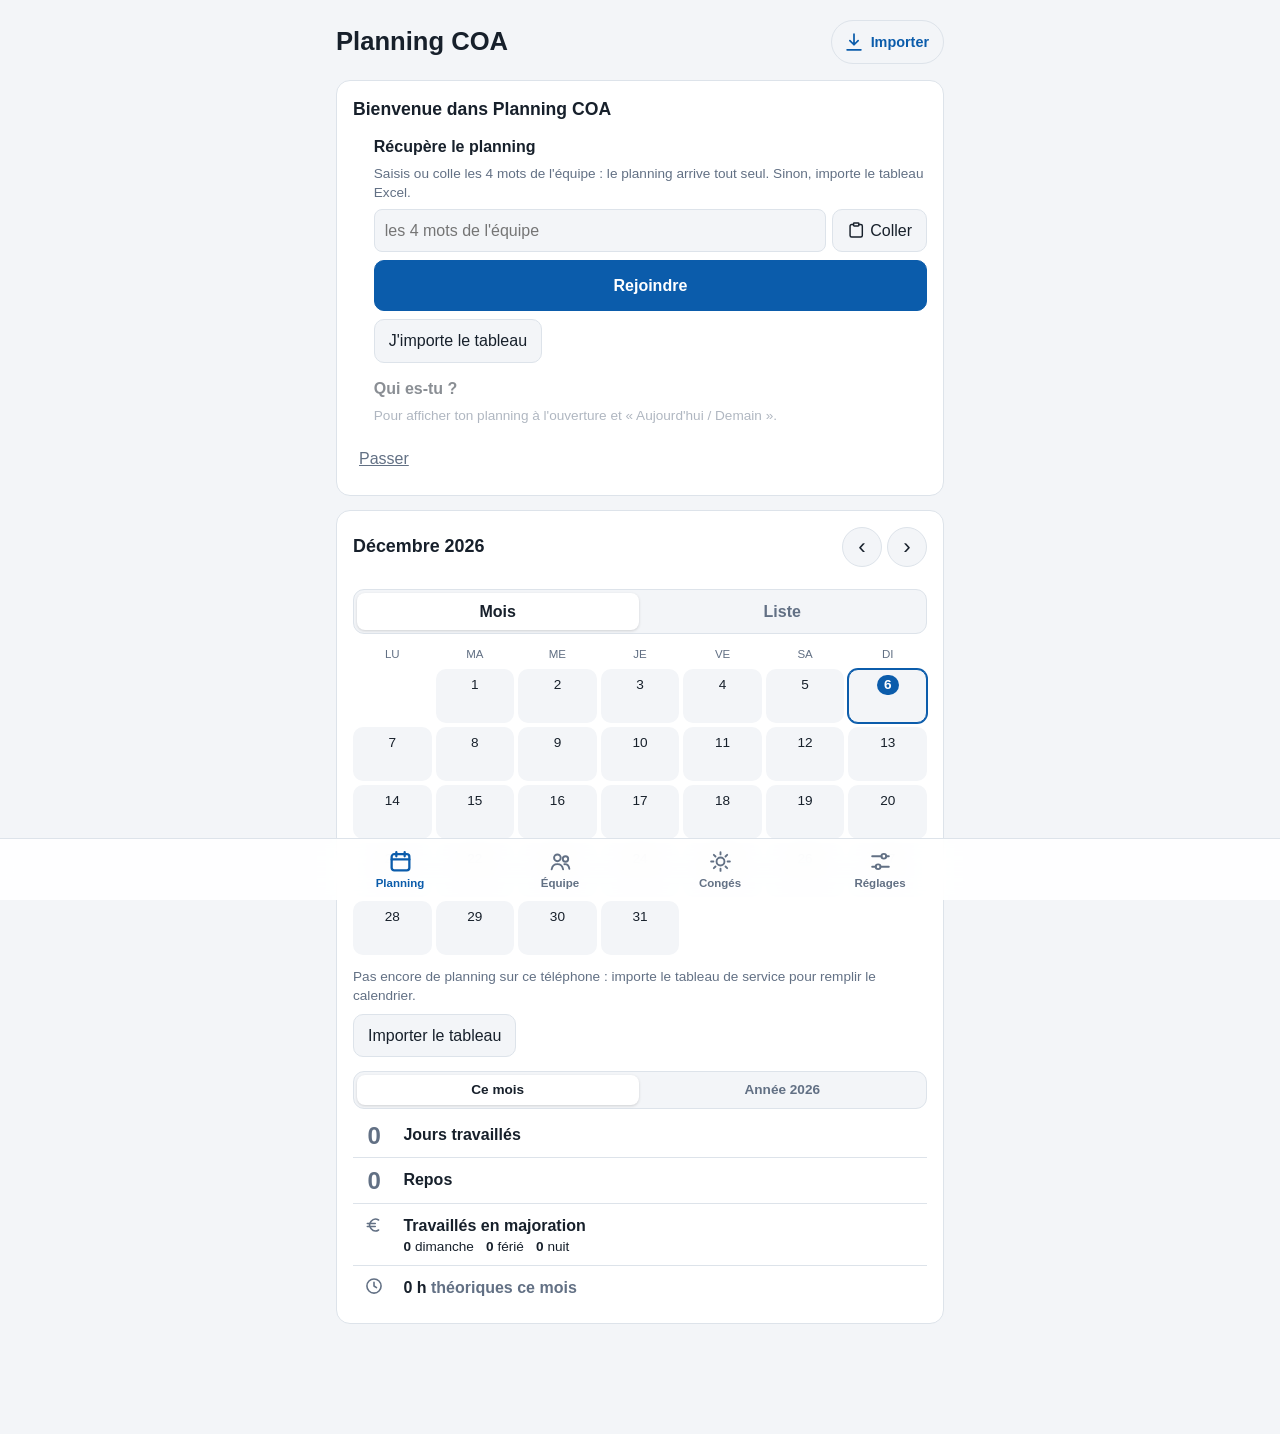
==== index.html @ cadf2f0a "Bouton « Importer » en haut (choix du fichier direct) ; jours travaillés encadrés aussi en vue Liste" ====
<!doctype html>
<html lang="fr">
<head>
<meta charset="utf-8">
<meta name="viewport" content="width=device-width, initial-scale=1, viewport-fit=cover">
<meta name="theme-color" content="#0b5cab">
<title>Planning COA</title>
<link rel="manifest" href="manifest.json?v=3">
<link rel="icon" href="icon-192.png?v=2" type="image/png">
<link rel="apple-touch-icon" href="apple-touch-icon.png?v=2">
<meta name="apple-mobile-web-app-title" content="Planning COA">
<meta name="mobile-web-app-capable" content="yes">
<meta name="apple-mobile-web-app-capable" content="yes">
<script>try { var t = localStorage.getItem('mh_theme'); if (t === 'light' || t === 'dark') document.documentElement.dataset.theme = t;
  var z = localStorage.getItem('mh_text'); if (z === 'l' || z === 'xl') document.documentElement.dataset.text = z; } catch (e) {}</script>
<link rel="stylesheet" href="style.css">
</head>
<body data-tab="planning">
<svg class="ic-sprite" aria-hidden="true" width="0" height="0" style="position:absolute"><symbol id="i-phone" viewBox="0 0 24 24"><path d="M5 3.5h3.5l1.8 4.6-2.3 1.4a11.5 11.5 0 0 0 5.5 5.5l1.4-2.3 4.6 1.8V18a2.5 2.5 0 0 1-2.5 2.5A15.5 15.5 0 0 1 2.5 6 2.5 2.5 0 0 1 5 3.5z"/></symbol><symbol id="i-msg" viewBox="0 0 24 24"><path d="M20.5 11.5a8.5 8.5 0 0 1-12.4 7.6L3.5 20.5l1.4-4.4A8.5 8.5 0 1 1 20.5 11.5z"/></symbol><symbol id="i-grid" viewBox="0 0 24 24"><rect x="3.5" y="3.5" width="17" height="17" rx="2.5"/><path d="M3.5 9.2h17M3.5 14.8h17M9.2 3.5v17M14.8 3.5v17"/></symbol><symbol id="i-cal" viewBox="0 0 24 24"><rect x="3.5" y="5" width="17" height="15.5" rx="2.5"/><path d="M3.5 10h17M8 3v4M16 3v4"/></symbol><symbol id="i-users" viewBox="0 0 24 24"><circle cx="9" cy="8.5" r="3.2"/><path d="M3.5 19.5c.6-3.2 2.9-5 5.5-5s4.9 1.8 5.5 5"/><circle cx="16.8" cy="9.6" r="2.6"/><path d="M15.7 14.6c2.4-.2 4.3 1.3 4.8 4.4"/></symbol><symbol id="i-user" viewBox="0 0 24 24"><circle cx="12" cy="8" r="4"/><path d="M4.5 20.5c.9-4 3.8-6 7.5-6s6.6 2 7.5 6"/></symbol><symbol id="i-key" viewBox="0 0 24 24"><circle cx="7.5" cy="15.5" r="4"/><path d="M10.4 12.6 20 3M16.5 6.5l2.5 2.5M14 9l2 2"/></symbol><symbol id="i-signal" viewBox="0 0 24 24"><path d="M2.5 9a14 14 0 0 1 19 0M5.8 12.4a9.5 9.5 0 0 1 12.4 0M9.1 15.8a5 5 0 0 1 5.8 0"/><circle cx="12" cy="19.3" r=".9" fill="currentColor"/></symbol><symbol id="i-bell" viewBox="0 0 24 24"><path d="M6 9a6 6 0 0 1 12 0c0 6.5 2.5 8 2.5 8h-17S6 15.5 6 9M10 20.5a2.2 2.2 0 0 0 4 0"/></symbol><symbol id="i-euro" viewBox="0 0 24 24"><path d="M17.5 6A7 7 0 1 0 17.5 18M4 10.2h9.5M4 13.8h9.5"/></symbol><symbol id="i-clock" viewBox="0 0 24 24"><circle cx="12" cy="12" r="8.5"/><path d="M12 7.5V12l3 2"/></symbol><symbol id="i-note" viewBox="0 0 24 24"><path d="M14.5 4.5l5 5L9 20H4v-5zM12.5 6.5l5 5"/></symbol><symbol id="i-flag" viewBox="0 0 24 24"><path d="M5 21V4M5 4.5h11.5l-2.2 4 2.2 4H5"/></symbol><symbol id="i-star" viewBox="0 0 24 24"><path d="M12 3.2l2.7 5.5 6 .9-4.4 4.2 1 6-5.3-2.8-5.3 2.8 1-6-4.4-4.2 6-.9z"/></symbol><symbol id="i-mail" viewBox="0 0 24 24"><rect x="3" y="5" width="18" height="14" rx="2.2"/><path d="m3.5 7 8.5 6 8.5-6"/></symbol><symbol id="i-swap" viewBox="0 0 24 24"><path d="M16.5 3 20 6.5 16.5 10M4 11V9.5a3 3 0 0 1 3-3h13M7.5 21 4 17.5 7.5 14M20 13v1.5a3 3 0 0 1-3 3H4"/></symbol><symbol id="i-trash" viewBox="0 0 24 24"><path d="M4 7h16M9.5 7V4.5h5V7M6.5 7l1 13h9l1-13M10 11v5M14 11v5"/></symbol><symbol id="i-send" viewBox="0 0 24 24"><path d="M21 3 10.5 13.5M21 3l-6.5 18-4-7.5L3 9.5z"/></symbol><symbol id="i-lock" viewBox="0 0 24 24"><rect x="5" y="10.5" width="14" height="10" rx="2.2"/><path d="M8.5 10.5V7.5a3.5 3.5 0 0 1 7 0v3"/></symbol><symbol id="i-alert" viewBox="0 0 24 24"><path d="M12 3.5 2.5 20h19zM12 10v4.5"/><circle cx="12" cy="17.3" r=".9" fill="currentColor"/></symbol><symbol id="i-clip" viewBox="0 0 24 24"><rect x="8.5" y="2.5" width="7" height="4" rx="1"/><path d="M15.5 4.5H18a2 2 0 0 1 2 2V19a2 2 0 0 1-2 2H6a2 2 0 0 1-2-2V6.5a2 2 0 0 1 2-2h2.5"/></symbol><symbol id="i-share" viewBox="0 0 24 24"><rect x="6.5" y="2.5" width="11" height="19" rx="2.5"/><path d="M10.5 18.5h3"/></symbol><symbol id="i-download" viewBox="0 0 24 24"><path d="M12 3.5v11.5M7.5 10.5 12 15l4.5-4.5M4.5 20.5h15"/></symbol><symbol id="i-upload" viewBox="0 0 24 24"><path d="M12 15.5V4M7.5 8.5 12 4l4.5 4.5M4.5 20.5h15"/></symbol><symbol id="i-palette" viewBox="0 0 24 24"><path d="M12 3a9 9 0 1 0 0 18c1.2 0 1.8-.8 1.8-1.7 0-1-.8-1.4-.8-2.4 0-1 .9-1.8 2-1.8h2a4 4 0 0 0 4-4C21 6.6 17 3 12 3z"/><circle cx="7.5" cy="11" r="1.1" fill="currentColor"/><circle cx="10.5" cy="7" r="1.1" fill="currentColor"/><circle cx="15.5" cy="7.5" r="1.1" fill="currentColor"/></symbol><symbol id="i-sparkle" viewBox="0 0 24 24"><path d="M12 3l1.9 5.1L19 10l-5.1 1.9L12 17l-1.9-5.1L5 10l5.1-1.9zM18.5 15.5l.8 2.2 2.2.8-2.2.8-.8 2.2-.8-2.2-2.2-.8 2.2-.8z"/></symbol><symbol id="i-edit" viewBox="0 0 24 24"><path d="M14.5 4.5l5 5L9 20H4v-5zM12.5 6.5l5 5"/></symbol><symbol id="i-help" viewBox="0 0 24 24"><circle cx="12" cy="12" r="9"/><path d="M9.5 9.3a2.6 2.6 0 0 1 5 .9c0 1.7-2.5 2.3-2.5 3.8M12 17.2v.1"/></symbol><symbol id="i-print" viewBox="0 0 24 24"><path d="M7 8.5V3.5h10v5M7 17.5H4.5a1.5 1.5 0 0 1-1.5-1.5v-6a1.5 1.5 0 0 1 1.5-1.5h15A1.5 1.5 0 0 1 21 10v6a1.5 1.5 0 0 1-1.5 1.5H17"/><rect x="7" y="14" width="10" height="7" rx="1"/><circle cx="17.5" cy="11.2" r=".8" fill="currentColor"/></symbol></svg>
<main>
  <header class="app-head">
    <h1>Planning COA</h1>
    <span class="hdr-btns"><button id="quickImport" class="hdr-btn hdr-import" type="button" aria-label="Importer un tableau" title="Importer un tableau"><svg class="ic" aria-hidden="true"><use href="#i-download"/></svg><span>Importer</span></button><button id="calPrint" class="hdr-btn" type="button" aria-label="Imprimer ou enregistrer en PDF" title="Imprimer ou PDF" hidden><svg class="ic" aria-hidden="true"><use href="#i-print"/></svg></button>
    <button id="utilesBtn" class="hdr-btn" type="button" aria-label="Numéros utiles" title="Numéros utiles" hidden><svg class="ic" aria-hidden="true"><use href="#i-phone"/></svg></button></span>
  </header>

  <section id="welcome" class="card welcome" data-tab="planning" hidden>
    <h2>Bienvenue dans Planning COA</h2>
    <ol class="welcome-steps">
      <li id="wTeam"><strong>Récupère le planning</strong>
        <span class="hint">Saisis ou colle les 4 mots de l'équipe : le planning arrive tout seul. Sinon, importe le tableau Excel.</span>
        <span class="w-code"><input id="wCode" type="text" autocomplete="off" autocapitalize="none" spellcheck="false" placeholder="les 4 mots de l'équipe" aria-label="Code d'équipe"><button id="wPaste" type="button"><svg class="ic" aria-hidden="true"><use href="#i-clip"/></svg> Coller</button></span>
        <span class="actions"><button id="wJoin" class="primary">Rejoindre</button><button id="wImport">J'importe le tableau</button></span>
        <span id="wMsg" class="w-msg" hidden></span>
        <span class="w-done">✓ Planning reçu</span></li>
      <li id="wWho"><strong>Qui es-tu ?</strong>
        <span class="hint">Pour afficher ton planning à l'ouverture et « Aujourd'hui / Demain ».</span>
        <select id="wName" aria-label="Ton nom"></select>
        <span class="w-done">✓ <span id="wNameDone"></span></span></li>
    </ol>
    <div class="actions"><button id="wOk" class="primary" hidden>C'est prêt</button><button id="wSkip" class="link">Passer</button></div>
  </section>

  <section id="calCard" class="card cal" data-tab="planning equipe" hidden>
    <div id="nextDays" class="next-days only-planning" hidden></div>
    <p id="calRemind" class="remind only-planning" hidden></p>
    <div id="teamWarn" class="remind warn-remind only-planning" role="button" tabindex="0" hidden></div>
    <div class="cal-head">
      <h2 id="calTitle"></h2>
      <button id="calToday" class="today-pill" type="button">Aujourd'hui</button>
      <button id="calPrev" class="cal-nav" type="button" aria-label="Mois précédent">‹</button>
      <button id="calNext" class="cal-nav" type="button" aria-label="Mois suivant">›</button>
    </div>
    <div class="cal-tools only-planning">
      <select id="calAgent" aria-label="Planning de"></select>
      <select id="calCompare" class="cmp-select" aria-label="Comparer avec un collègue"></select>
    </div>
    <p id="compareLegend" class="hint cmp-legend only-planning" hidden></p>
    <p id="teamStatus" class="team-status only-equipe" hidden></p>
    <button id="teamChangesBtn" class="changes-link" type="button" aria-label="Voir les modifications du dernier planning" hidden></button>
    <div class="seg only-planning" role="tablist" aria-label="Affichage">
      <button id="viewMonth" role="tab" data-view="month">Mois</button>
      <button id="viewList" role="tab" data-view="list">Liste</button>
    </div>
    <div id="calChanges" class="changes only-planning" hidden></div>
    <div id="calGrid" class="cal-grid only-planning" role="grid"></div>
    <div id="calList" class="cal-list only-planning" hidden></div>
    <div id="calTeam" class="cal-team only-equipe" hidden></div>
    <div id="calEmpty" class="cal-empty" hidden>
      <p id="calEmptyText" class="hint"></p>
      <button id="calEmptyGo" type="button">Importer le tableau</button>
    </div>
    <div id="sumBox" class="cal-sum-box only-planning">
      <div class="seg seg-sm" role="tablist" aria-label="Résumé">
        <button id="sumMonth" role="tab" data-scope="month">Ce mois</button>
        <button id="sumYear" role="tab" data-scope="year">Année</button>
      </div>
      <div id="calTally" class="cal-sum"></div>
      <p id="sumNote" class="hint" hidden></p>
    </div>
  </section>

  <section id="leaveCard" class="card leave" data-tab="conges">
    <h2 class="leave-h">Mes congés</h2>
    <p class="hint">Touche les jours à poser. Gardé seulement sur ce téléphone : rien n'est envoyé à l'équipe.</p>
    <p id="leaveNoName" class="remind" hidden>Choisis ton nom dans Réglages → « Je suis » pour voir ton planning ici.</p>
    <div id="leaveCounter" class="leave-counter" aria-live="polite">
      <div class="lc-top"><span class="lc-num"><strong id="leaveUsed" data-v="0">0</strong> / 26 jours de CA posés en <span id="leaveYear"></span></span><span id="leaveLeft" class="lc-left"></span></div>
      <div class="lc-track"><div id="leaveBar" class="lc-bar"></div></div>
      <p id="leaveRc" class="lc-rc" hidden></p>
    </div>
    <div class="leave-cal">
    <div id="leaveMode" class="leave-mode" role="group" aria-label="Ce que je pose"><span>Je pose :</span>
      <button type="button" data-mode="CA" aria-pressed="true">CA <small>congé</small></button><button type="button" data-mode="RC" aria-pressed="false">RC <small>récup</small></button></div>
    <div class="cal-head">
      <h2 id="leaveTitle"></h2>
      <button id="leaveToday" class="today-pill" type="button">Aujourd'hui</button>
      <button id="leavePrev" class="cal-nav" type="button" aria-label="Mois précédent">‹</button>
      <button id="leaveNext" class="cal-nav" type="button" aria-label="Mois suivant">›</button>
    </div>
    <div id="leaveGrid" class="cal-grid leave-grid"></div>
    <p class="hint leave-tip">Astuce : laisse le doigt appuyé sur un jour puis fais glisser pour prendre les jours suivants.</p>
    </div>
    <p id="leaveMsg" class="leave-msg" role="status" hidden></p>
    <p class="hint leave-legend"><span class="lg lg-pose"></span> posé <span class="lg lg-rc"></span> RC <span class="lg lg-tn"></span> tombée de nuit incluse <span class="lg lg-plan"></span> au planning
      <span id="leaveCoaLegend"><span class="lv-n lg-n">2</span> COA déjà en congé · <span class="lg lg-full"></span> 3 COA ou plus</span></p>
    <details id="leaveSugBox" class="leave-range leave-sug">
      <summary><svg class="ic" aria-hidden="true"><use href="#i-sparkle"/></svg> Propositions : où poser pour un maximum de repos</summary>
      <p class="hint">D'après ton planning, les périodes où quelques jours posés donnent le plus long repos d'affilée (repos, tombée de nuit incluse et jours à 3 COA pris en compte).</p>
      <div class="lr-row" role="group" aria-label="Nombre de jours à poser">Jours à poser :
        <span id="leaveSugN" class="sug-n"><button type="button" data-n="1">1</button><button type="button" data-n="3">3</button><button type="button" data-n="5">5</button><button type="button" data-n="10">10</button></span></div>
      <ul id="leaveSug" class="leave-list sug-list"></ul>
    </details>
    <details class="leave-range">
      <summary>Poser une période</summary>
      <div class="lr-row"><label>Du <input id="leaveFrom" type="date"></label><label>au <input id="leaveTo" type="date"></label></div>
      <div class="lr-row"><button id="leaveAdd" type="button" class="primary">Poser</button><button id="leaveDel" type="button">Retirer</button></div>
      <p class="hint">Les repos du planning (R, RF…) restent des repos et ne sont pas décomptés.</p>
    </details>
    <h3 class="leave-sub">Mes périodes</h3>
    <ul id="leaveList" class="leave-list"></ul>
    <div class="leave-actions">
      <button id="leaveShare" type="button" class="primary leave-share"><svg class="ic" aria-hidden="true"><use href="#i-send"/></svg> Envoyer ma demande</button>
      <button id="leavePrint" type="button" class="leave-print"><svg class="ic" aria-hidden="true"><use href="#i-print"/></svg> Imprimer / PDF</button>
    </div>
  </section>

  <section id="meCard" class="card me-card" data-tab="reglages" hidden>
    <label class="me-row" for="meName"><span class="me-label"><svg class="ic" aria-hidden="true"><use href="#i-user"/></svg> Je suis</span>
      <select id="meName" aria-label="Ton nom"></select></label>
    <p class="hint">Ton nom sert pour « Aujourd'hui / Demain », l'agenda du téléphone, ton numéro et les envois à l'équipe.
      Regarder le planning d'un collègue ne le change pas.</p>
  </section>

  <section id="importCard" class="card" data-tab="reglages">
    <details id="importDetails" class="fold" open>
      <summary><h2><span id="importTitle">Importer un nouveau planning</span></h2></summary>
    <label id="drop" class="drop" for="file">
      <strong>Choisir le fichier Excel</strong>
      <span>ou le glisser ici (.xls, .xlsx, .xlsm) · tu peux en sélectionner plusieurs</span>
      <span id="fileName" class="file-name"></span>
    </label>
    <input id="file" type="file" accept=".xls,.xlsx,.xlsm,.csv" multiple hidden>
    <div id="updRow" class="upd-row" hidden>
      <div class="upd-head"><svg class="ic" aria-hidden="true"><use href="#i-cal"/></svg>
        <label for="updDate">Date de mise à jour du tableau</label><span class="upd-opt">facultatif</span></div>
      <p class="hint">La date écrite en rouge à côté de « mise à jour » dans le fichier Excel. Tes collègues la verront
        dans la ligne « Nouveau planning modifié le … ». À saisir avant « Envoyer à l'équipe ».</p>
      <input type="date" id="updDate">
    </div>
    <p id="saved" class="saved" hidden></p>
    <div id="publishBox" class="publish" hidden>
      <p id="publishMsg" class="publish-msg"></p>
      <details id="publishList" class="publish-list" hidden><summary></summary><div id="publishListBody"></div></details>
      <div class="actions">
        <button id="publish" class="primary" hidden><svg class="ic" aria-hidden="true"><use href="#i-send"/></svg> Envoyer à l'équipe</button>
        <button id="publishSkip" hidden>Ne pas envoyer</button>
        <button id="publishUndo" hidden>Annuler l'envoi</button>
      </div>
    </div>
    <p id="importHint" class="hint">Le fichier est lu sur ton appareil et le planning reste sur ce téléphone : rien n'est envoyé sur Internet.</p>
    <div id="sheetRow" class="row" hidden>
      <label for="sheet">Feuille</label>
      <select id="sheet"></select>
    </div>
    <div id="monthRow" class="row" hidden>
      <label for="month">Mois du planning</label>
      <input id="month" type="month">
      <p class="hint warn">Le mois ou l'année n'apparaît pas dans le fichier : vérifie-le ici.</p>
    </div>
    <p id="multiWarn" class="hint warn" hidden></p>
    <div id="importReport" class="import-report" hidden></div>
    <p id="error" class="error" hidden></p>
    </details>
  </section>

  <section id="previewCard" class="card" data-tab="reglages" hidden>
    <details id="exportDetails" class="fold">
      <summary><h2><svg class="ic" aria-hidden="true"><use href="#i-cal"/></svg> Ajouter à l'agenda du téléphone <span class="opt">facultatif</span></h2></summary>
    <div id="changes" class="changes" hidden></div>
    <p id="summary" class="summary"></p>
    <div id="unknown" class="unknown" hidden></div>
    <label class="check"><input type="checkbox" id="fromToday"> Seulement à partir d'aujourd'hui</label>
    <label class="check"><input type="checkbox" id="alarm"> Rappel la veille à 20 h (jours travaillés)</label>
    <button id="download" class="primary">Télécharger pour mon agenda (.ics)</button>
    <details class="help">
      <summary>Comment l'ajouter à mon agenda ?</summary>
      <p><strong>Conseil :</strong> crée une fois un agenda « Planning » rien que pour tes horaires et choisis-le à chaque import.
        Tu pourras l'afficher ou le masquer d'un geste, et tout effacer d'un coup en cas de souci sans toucher à ton agenda perso.</p>
      <ul>
        <li><strong>iPhone :</strong> appli Calendrier → Calendriers → Ajouter un calendrier.</li>
        <li><strong>Google Agenda :</strong> sur calendar.google.com, « Autres agendas » → + → Créer un agenda.</li>
        <li><strong>Samsung :</strong> appli Agenda → menu ☰ → Gérer les agendas → +.</li>
      </ul>
      <p><strong>iPhone / Mac :</strong> ouvre le fichier téléchargé, choisis le calendrier puis « Ajouter tout ».</p>
      <p><strong>Google Agenda :</strong> sur ordinateur, Paramètres → Importer et exporter → choisis le fichier et l'agenda.</p>
      <p><strong>Android (Samsung ou Google Agenda) :</strong></p>
      <ol>
        <li>Télécharge le fichier avec le bouton ci-dessus.</li>
        <li>Ouvre-le depuis la notification de téléchargement (ou l'appli « Fichiers »).</li>
        <li>Choisis ton agenda (Samsung ou Google Agenda) et confirme l'ajout.</li>
      </ol>
      <p>Si Google Agenda refuse le fichier, mets l'appli à jour depuis le Play Store. En dernier recours : <a href="https://calendar.google.com/calendar/r/settings/export" target="_blank" rel="noopener">page d'import de Google Agenda</a> dans Chrome (menu ⋮ → « Version pour ordinateur » si besoin).</p>
      <p>Si le planning change, refais l'export et réimporte-le : les jours déjà présents sont mis à jour, pas dupliqués.</p>
    </details>
    <div class="table-wrap"><table id="preview"></table></div>
    </details>
  </section>

  <section class="card" data-tab="reglages">
    <details id="shareDetails" class="fold">
      <summary><h2><svg class="ic" aria-hidden="true"><use href="#i-share"/></svg> Partager l'application</h2></summary>
      <p class="hint">Fais scanner ce QR code avec l'appareil photo du téléphone.</p>
      <div class="qr">
        <svg viewBox="0 0 33 33" role="img" aria-label="QR code vers planning-equipe-coa.github.io/horaires" shape-rendering="crispEdges"><path d="M0 0h1v1h-1zM1 0h1v1h-1zM2 0h1v1h-1zM3 0h1v1h-1zM4 0h1v1h-1zM5 0h1v1h-1zM6 0h1v1h-1zM9 0h1v1h-1zM10 0h1v1h-1zM12 0h1v1h-1zM16 0h1v1h-1zM19 0h1v1h-1zM20 0h1v1h-1zM21 0h1v1h-1zM23 0h1v1h-1zM26 0h1v1h-1zM27 0h1v1h-1zM28 0h1v1h-1zM29 0h1v1h-1zM30 0h1v1h-1zM31 0h1v1h-1zM32 0h1v1h-1zM0 1h1v1h-1zM6 1h1v1h-1zM9 1h1v1h-1zM11 1h1v1h-1zM12 1h1v1h-1zM15 1h1v1h-1zM16 1h1v1h-1zM18 1h1v1h-1zM20 1h1v1h-1zM21 1h1v1h-1zM22 1h1v1h-1zM24 1h1v1h-1zM26 1h1v1h-1zM32 1h1v1h-1zM0 2h1v1h-1zM2 2h1v1h-1zM3 2h1v1h-1zM4 2h1v1h-1zM6 2h1v1h-1zM8 2h1v1h-1zM14 2h1v1h-1zM16 2h1v1h-1zM21 2h1v1h-1zM22 2h1v1h-1zM23 2h1v1h-1zM26 2h1v1h-1zM28 2h1v1h-1zM29 2h1v1h-1zM30 2h1v1h-1zM32 2h1v1h-1zM0 3h1v1h-1zM2 3h1v1h-1zM3 3h1v1h-1zM4 3h1v1h-1zM6 3h1v1h-1zM8 3h1v1h-1zM10 3h1v1h-1zM12 3h1v1h-1zM15 3h1v1h-1zM18 3h1v1h-1zM19 3h1v1h-1zM22 3h1v1h-1zM23 3h1v1h-1zM24 3h1v1h-1zM26 3h1v1h-1zM28 3h1v1h-1zM29 3h1v1h-1zM30 3h1v1h-1zM32 3h1v1h-1zM0 4h1v1h-1zM2 4h1v1h-1zM3 4h1v1h-1zM4 4h1v1h-1zM6 4h1v1h-1zM8 4h1v1h-1zM9 4h1v1h-1zM10 4h1v1h-1zM12 4h1v1h-1zM13 4h1v1h-1zM14 4h1v1h-1zM15 4h1v1h-1zM16 4h1v1h-1zM20 4h1v1h-1zM22 4h1v1h-1zM23 4h1v1h-1zM26 4h1v1h-1zM28 4h1v1h-1zM29 4h1v1h-1zM30 4h1v1h-1zM32 4h1v1h-1zM0 5h1v1h-1zM6 5h1v1h-1zM8 5h1v1h-1zM9 5h1v1h-1zM10 5h1v1h-1zM11 5h1v1h-1zM18 5h1v1h-1zM19 5h1v1h-1zM21 5h1v1h-1zM24 5h1v1h-1zM26 5h1v1h-1zM32 5h1v1h-1zM0 6h1v1h-1zM1 6h1v1h-1zM2 6h1v1h-1zM3 6h1v1h-1zM4 6h1v1h-1zM5 6h1v1h-1zM6 6h1v1h-1zM8 6h1v1h-1zM10 6h1v1h-1zM12 6h1v1h-1zM14 6h1v1h-1zM16 6h1v1h-1zM18 6h1v1h-1zM20 6h1v1h-1zM22 6h1v1h-1zM24 6h1v1h-1zM26 6h1v1h-1zM27 6h1v1h-1zM28 6h1v1h-1zM29 6h1v1h-1zM30 6h1v1h-1zM31 6h1v1h-1zM32 6h1v1h-1zM8 7h1v1h-1zM9 7h1v1h-1zM14 7h1v1h-1zM16 7h1v1h-1zM18 7h1v1h-1zM19 7h1v1h-1zM20 7h1v1h-1zM21 7h1v1h-1zM22 7h1v1h-1zM23 7h1v1h-1zM24 7h1v1h-1zM0 8h1v1h-1zM2 8h1v1h-1zM3 8h1v1h-1zM4 8h1v1h-1zM5 8h1v1h-1zM6 8h1v1h-1zM11 8h1v1h-1zM13 8h1v1h-1zM14 8h1v1h-1zM17 8h1v1h-1zM19 8h1v1h-1zM22 8h1v1h-1zM24 8h1v1h-1zM26 8h1v1h-1zM27 8h1v1h-1zM28 8h1v1h-1zM29 8h1v1h-1zM30 8h1v1h-1zM1 9h1v1h-1zM3 9h1v1h-1zM5 9h1v1h-1zM7 9h1v1h-1zM10 9h1v1h-1zM13 9h1v1h-1zM14 9h1v1h-1zM16 9h1v1h-1zM17 9h1v1h-1zM18 9h1v1h-1zM19 9h1v1h-1zM20 9h1v1h-1zM21 9h1v1h-1zM23 9h1v1h-1zM26 9h1v1h-1zM27 9h1v1h-1zM29 9h1v1h-1zM30 9h1v1h-1zM32 9h1v1h-1zM1 10h1v1h-1zM2 10h1v1h-1zM5 10h1v1h-1zM6 10h1v1h-1zM7 10h1v1h-1zM9 10h1v1h-1zM12 10h1v1h-1zM13 10h1v1h-1zM14 10h1v1h-1zM15 10h1v1h-1zM17 10h1v1h-1zM20 10h1v1h-1zM24 10h1v1h-1zM26 10h1v1h-1zM28 10h1v1h-1zM30 10h1v1h-1zM31 10h1v1h-1zM3 11h1v1h-1zM7 11h1v1h-1zM9 11h1v1h-1zM12 11h1v1h-1zM13 11h1v1h-1zM16 11h1v1h-1zM17 11h1v1h-1zM18 11h1v1h-1zM20 11h1v1h-1zM21 11h1v1h-1zM22 11h1v1h-1zM23 11h1v1h-1zM28 11h1v1h-1zM29 11h1v1h-1zM30 11h1v1h-1zM31 11h1v1h-1zM2 12h1v1h-1zM5 12h1v1h-1zM6 12h1v1h-1zM7 12h1v1h-1zM8 12h1v1h-1zM9 12h1v1h-1zM11 12h1v1h-1zM14 12h1v1h-1zM16 12h1v1h-1zM20 12h1v1h-1zM23 12h1v1h-1zM25 12h1v1h-1zM27 12h1v1h-1zM28 12h1v1h-1zM29 12h1v1h-1zM31 12h1v1h-1zM2 13h1v1h-1zM4 13h1v1h-1zM8 13h1v1h-1zM9 13h1v1h-1zM11 13h1v1h-1zM15 13h1v1h-1zM18 13h1v1h-1zM23 13h1v1h-1zM26 13h1v1h-1zM30 13h1v1h-1zM31 13h1v1h-1zM32 13h1v1h-1zM1 14h1v1h-1zM2 14h1v1h-1zM3 14h1v1h-1zM5 14h1v1h-1zM6 14h1v1h-1zM7 14h1v1h-1zM8 14h1v1h-1zM9 14h1v1h-1zM11 14h1v1h-1zM12 14h1v1h-1zM14 14h1v1h-1zM15 14h1v1h-1zM16 14h1v1h-1zM20 14h1v1h-1zM22 14h1v1h-1zM25 14h1v1h-1zM26 14h1v1h-1zM28 14h1v1h-1zM31 14h1v1h-1zM3 15h1v1h-1zM4 15h1v1h-1zM11 15h1v1h-1zM14 15h1v1h-1zM15 15h1v1h-1zM21 15h1v1h-1zM24 15h1v1h-1zM25 15h1v1h-1zM26 15h1v1h-1zM28 15h1v1h-1zM30 15h1v1h-1zM2 16h1v1h-1zM6 16h1v1h-1zM7 16h1v1h-1zM8 16h1v1h-1zM9 16h1v1h-1zM10 16h1v1h-1zM12 16h1v1h-1zM13 16h1v1h-1zM15 16h1v1h-1zM17 16h1v1h-1zM18 16h1v1h-1zM20 16h1v1h-1zM22 16h1v1h-1zM23 16h1v1h-1zM24 16h1v1h-1zM25 16h1v1h-1zM27 16h1v1h-1zM28 16h1v1h-1zM32 16h1v1h-1zM0 17h1v1h-1zM2 17h1v1h-1zM4 17h1v1h-1zM5 17h1v1h-1zM7 17h1v1h-1zM8 17h1v1h-1zM9 17h1v1h-1zM11 17h1v1h-1zM12 17h1v1h-1zM13 17h1v1h-1zM14 17h1v1h-1zM18 17h1v1h-1zM19 17h1v1h-1zM20 17h1v1h-1zM23 17h1v1h-1zM25 17h1v1h-1zM26 17h1v1h-1zM27 17h1v1h-1zM29 17h1v1h-1zM30 17h1v1h-1zM31 17h1v1h-1zM32 17h1v1h-1zM1 18h1v1h-1zM2 18h1v1h-1zM4 18h1v1h-1zM5 18h1v1h-1zM6 18h1v1h-1zM7 18h1v1h-1zM8 18h1v1h-1zM13 18h1v1h-1zM15 18h1v1h-1zM16 18h1v1h-1zM18 18h1v1h-1zM20 18h1v1h-1zM22 18h1v1h-1zM25 18h1v1h-1zM26 18h1v1h-1zM27 18h1v1h-1zM28 18h1v1h-1zM30 18h1v1h-1zM31 18h1v1h-1zM9 19h1v1h-1zM10 19h1v1h-1zM11 19h1v1h-1zM12 19h1v1h-1zM13 19h1v1h-1zM15 19h1v1h-1zM21 19h1v1h-1zM22 19h1v1h-1zM24 19h1v1h-1zM25 19h1v1h-1zM26 19h1v1h-1zM27 19h1v1h-1zM28 19h1v1h-1zM29 19h1v1h-1zM30 19h1v1h-1zM0 20h1v1h-1zM1 20h1v1h-1zM2 20h1v1h-1zM4 20h1v1h-1zM5 20h1v1h-1zM6 20h1v1h-1zM7 20h1v1h-1zM10 20h1v1h-1zM11 20h1v1h-1zM13 20h1v1h-1zM14 20h1v1h-1zM15 20h1v1h-1zM18 20h1v1h-1zM21 20h1v1h-1zM24 20h1v1h-1zM25 20h1v1h-1zM27 20h1v1h-1zM28 20h1v1h-1zM29 20h1v1h-1zM32 20h1v1h-1zM0 21h1v1h-1zM3 21h1v1h-1zM5 21h1v1h-1zM8 21h1v1h-1zM9 21h1v1h-1zM10 21h1v1h-1zM11 21h1v1h-1zM12 21h1v1h-1zM15 21h1v1h-1zM16 21h1v1h-1zM17 21h1v1h-1zM20 21h1v1h-1zM21 21h1v1h-1zM23 21h1v1h-1zM25 21h1v1h-1zM26 21h1v1h-1zM27 21h1v1h-1zM29 21h1v1h-1zM32 21h1v1h-1zM0 22h1v1h-1zM2 22h1v1h-1zM3 22h1v1h-1zM4 22h1v1h-1zM5 22h1v1h-1zM6 22h1v1h-1zM10 22h1v1h-1zM13 22h1v1h-1zM19 22h1v1h-1zM22 22h1v1h-1zM28 22h1v1h-1zM31 22h1v1h-1zM0 23h1v1h-1zM2 23h1v1h-1zM7 23h1v1h-1zM12 23h1v1h-1zM13 23h1v1h-1zM16 23h1v1h-1zM19 23h1v1h-1zM20 23h1v1h-1zM21 23h1v1h-1zM22 23h1v1h-1zM24 23h1v1h-1zM28 23h1v1h-1zM29 23h1v1h-1zM30 23h1v1h-1zM31 23h1v1h-1zM32 23h1v1h-1zM0 24h1v1h-1zM2 24h1v1h-1zM4 24h1v1h-1zM6 24h1v1h-1zM9 24h1v1h-1zM10 24h1v1h-1zM12 24h1v1h-1zM17 24h1v1h-1zM19 24h1v1h-1zM20 24h1v1h-1zM24 24h1v1h-1zM25 24h1v1h-1zM26 24h1v1h-1zM27 24h1v1h-1zM28 24h1v1h-1zM31 24h1v1h-1zM32 24h1v1h-1zM8 25h1v1h-1zM9 25h1v1h-1zM11 25h1v1h-1zM14 25h1v1h-1zM16 25h1v1h-1zM17 25h1v1h-1zM18 25h1v1h-1zM19 25h1v1h-1zM20 25h1v1h-1zM24 25h1v1h-1zM28 25h1v1h-1zM30 25h1v1h-1zM32 25h1v1h-1zM0 26h1v1h-1zM1 26h1v1h-1zM2 26h1v1h-1zM3 26h1v1h-1zM4 26h1v1h-1zM5 26h1v1h-1zM6 26h1v1h-1zM10 26h1v1h-1zM12 26h1v1h-1zM15 26h1v1h-1zM16 26h1v1h-1zM17 26h1v1h-1zM20 26h1v1h-1zM22 26h1v1h-1zM23 26h1v1h-1zM24 26h1v1h-1zM26 26h1v1h-1zM28 26h1v1h-1zM30 26h1v1h-1zM31 26h1v1h-1zM0 27h1v1h-1zM6 27h1v1h-1zM8 27h1v1h-1zM10 27h1v1h-1zM11 27h1v1h-1zM12 27h1v1h-1zM14 27h1v1h-1zM16 27h1v1h-1zM17 27h1v1h-1zM18 27h1v1h-1zM20 27h1v1h-1zM23 27h1v1h-1zM24 27h1v1h-1zM28 27h1v1h-1zM29 27h1v1h-1zM30 27h1v1h-1zM0 28h1v1h-1zM2 28h1v1h-1zM3 28h1v1h-1zM4 28h1v1h-1zM6 28h1v1h-1zM8 28h1v1h-1zM10 28h1v1h-1zM13 28h1v1h-1zM14 28h1v1h-1zM16 28h1v1h-1zM20 28h1v1h-1zM21 28h1v1h-1zM22 28h1v1h-1zM24 28h1v1h-1zM25 28h1v1h-1zM26 28h1v1h-1zM27 28h1v1h-1zM28 28h1v1h-1zM29 28h1v1h-1zM31 28h1v1h-1zM0 29h1v1h-1zM2 29h1v1h-1zM3 29h1v1h-1zM4 29h1v1h-1zM6 29h1v1h-1zM8 29h1v1h-1zM9 29h1v1h-1zM10 29h1v1h-1zM14 29h1v1h-1zM15 29h1v1h-1zM18 29h1v1h-1zM24 29h1v1h-1zM25 29h1v1h-1zM28 29h1v1h-1zM32 29h1v1h-1zM0 30h1v1h-1zM2 30h1v1h-1zM3 30h1v1h-1zM4 30h1v1h-1zM6 30h1v1h-1zM8 30h1v1h-1zM10 30h1v1h-1zM13 30h1v1h-1zM15 30h1v1h-1zM16 30h1v1h-1zM17 30h1v1h-1zM18 30h1v1h-1zM20 30h1v1h-1zM21 30h1v1h-1zM22 30h1v1h-1zM23 30h1v1h-1zM26 30h1v1h-1zM27 30h1v1h-1zM29 30h1v1h-1zM30 30h1v1h-1zM0 31h1v1h-1zM6 31h1v1h-1zM12 31h1v1h-1zM13 31h1v1h-1zM15 31h1v1h-1zM21 31h1v1h-1zM22 31h1v1h-1zM28 31h1v1h-1zM29 31h1v1h-1zM30 31h1v1h-1zM0 32h1v1h-1zM1 32h1v1h-1zM2 32h1v1h-1zM3 32h1v1h-1zM4 32h1v1h-1zM5 32h1v1h-1zM6 32h1v1h-1zM8 32h1v1h-1zM11 32h1v1h-1zM14 32h1v1h-1zM15 32h1v1h-1zM17 32h1v1h-1zM22 32h1v1h-1zM23 32h1v1h-1zM24 32h1v1h-1zM26 32h1v1h-1zM27 32h1v1h-1zM31 32h1v1h-1z"/></svg>
      </div>
      <p class="share-link">planning-equipe-coa.github.io/horaires</p>
      <button id="shareLink">Envoyer le lien</button>
      <p class="hint"><strong>L'avoir comme une appli :</strong> sur iPhone, bouton Partager → « Sur l'écran d'accueil » ;
        sur Android, menu ⋮ → « Ajouter à l'écran d'accueil ».</p>
    </details>
  </section>

  <section class="card" data-tab="reglages">
    <details id="teamDetails" class="fold">
      <summary><h2><svg class="ic" aria-hidden="true"><use href="#i-key"/></svg> Code d'équipe</h2></summary>
      <div id="teamOut">
        <p class="hint">Avec le code d'équipe, le planning publié par un collègue arrive tout seul dans ton calendrier,
          et quand tu importes le nouveau tableau, l'appli te propose de l'envoyer à toute l'équipe. Le planning est chiffré avec ce code :
          sans lui, personne ne peut le lire. Une fois l'équipe rejointe, tu pourras aussi partager ton numéro (facultatif).</p>
        <div class="row">
          <label for="teamCode">Code d'équipe</label>
          <input id="teamCode" type="text" autocomplete="off" autocapitalize="none" spellcheck="false" placeholder="ex. tarmac-cerise-boussole-neige">
        </div>
        <div class="actions"><button id="teamJoin" class="primary">Rejoindre</button></div>
      </div>
      <div id="teamIn" hidden>
        <p id="teamInfo"></p>
        <div class="key-box">
          <p id="keyInfo" class="hint"></p>
          <div id="keyEdit" class="w-code" hidden>
            <input id="keyExp" type="date" aria-label="Date d'expiration de la clé de publication">
            <button id="keyExpSave" type="button">Enregistrer</button>
          </div>
        </div>
        <div class="actions">
          <button id="teamSyncNow">Vérifier maintenant</button>
          <button id="teamLeave">Quitter</button>
        </div>
        <div id="iosCopy" class="ios-copy" hidden>
          <p class="hint"><strong>Sur iPhone, l'icône de l'écran d'accueil a sa propre mémoire</strong> : à sa première ouverture,
            il faudra redonner le code d'équipe. Copie-le maintenant, tu n'auras plus qu'à le coller.</p>
          <button id="copyCode"><svg class="ic" aria-hidden="true"><use href="#i-clip"/></svg> Copier le code pour l'écran d'accueil</button>
        </div>
        <details id="teamHistory" class="history">
          <summary>Versions précédentes du planning d'équipe</summary>
          <p class="hint">En cas d'erreur remarquée tard : choisis une version pour voir ce qu'elle change, puis restaure-la pour toute l'équipe.</p>
          <div id="historyList"></div>
        </details>
        <div class="my-phone">
          <p class="day-sub"><svg class="ic" aria-hidden="true"><use href="#i-phone"/></svg> Mon numéro <span class="muted">(facultatif)</span></p>
          <p class="hint">Pour <strong id="myPhoneWho"></strong> : si tu le souhaites, partage ton numéro pour que tes collègues
            puissent t'appeler ou t'écrire en un geste (échanges de poste). Il est chiffré, mais <strong>visible par toute
            l'équipe qui a le code</strong>. Tu peux le retirer quand tu veux.</p>
          <div class="w-code"><input id="myPhone" type="tel" inputmode="tel" autocomplete="tel" placeholder="06 12 34 56 78" aria-label="Mon numéro">
            <button id="myPhoneSave" type="button">Partager</button></div>
          <button id="myPhoneRemove" class="link" type="button" hidden>Retirer mon numéro</button>
          <p id="myPhoneMsg" class="team-msg" hidden></p>
        </div>
        <p id="teamRenewRow" class="hint" hidden><a href="#" id="teamRenew">Renouveler la clé de publication</a>
          <span class="muted">(réservé à la personne qui a configuré l'équipe)</span></p>
      </div>
      <div id="teamSetup" hidden>
        <p class="hint"><strong>Configuration (une seule fois, par la personne qui crée l'équipe) :</strong>
          colle la clé GitHub du dépôt « donnees ». Elle sera chiffrée avec le code d'équipe et ne sera
          jamais affichée.</p>
        <div class="row">
          <label for="teamToken">Clé GitHub</label>
          <input id="teamToken" type="password" autocomplete="off" placeholder="github_pat_…">
        </div>
        <div class="row">
          <label for="teamTokenExp">Date d'expiration de la clé <span class="muted">(affichée par GitHub à sa création)</span></label>
          <input id="teamTokenExp" type="date">
        </div>
        <div class="actions"><button id="teamSetupOk" class="primary">Enregistrer la clé</button></div>
      </div>
      <p id="teamMsg" class="team-msg" hidden></p>
    </details>
  </section>

  <section id="notifCard" class="card" data-tab="reglages" hidden>
    <details id="notifDetails" class="fold">
      <summary><h2><svg class="ic" aria-hidden="true"><use href="#i-bell"/></svg> Notifications</h2></summary>
      <label class="check"><input type="checkbox" id="notifOn"> Me prévenir quand un nouveau planning est en ligne</label>
      <p id="notifNote" class="hint" hidden></p>
      <p id="notifMsg" class="hint" aria-live="polite"></p>
      <p class="hint">Le message dit seulement qu'un planning a été envoyé (sans nom). Le relais qui envoie les notifications
        garde l'adresse technique de ce téléphone, rien d'autre. Réglage propre à ce téléphone.</p>
      <div class="actions"><button id="notifTest" type="button" class="link">Tester sur ce téléphone</button></div>
    </details>
  </section>

  <section class="card" data-tab="reglages">
    <details id="notesDetails" class="fold">
      <summary><h2><svg class="ic" aria-hidden="true"><use href="#i-download"/></svg> Sauvegarde des notes</h2></summary>
      <p class="hint"><strong>Les notes s'écrivent dans le calendrier</strong> : touche un jour, puis « Ajouter une note ».
        Ici, tu peux seulement les sauvegarder dans un fichier ou les récupérer.</p>
      <p id="notesInfo" class="hint"></p>
      <p class="hint">Elles ne sont gardées que sur ce téléphone : sauvegarde-les avant de changer de téléphone ou d'installer
        l'appli sur l'écran d'accueil (sur iPhone, l'icône repart de zéro).</p>
      <div class="actions"><button id="notesSave" type="button"><svg class="ic" aria-hidden="true"><use href="#i-download"/></svg> Sauvegarder</button><button id="notesRestore" type="button"><svg class="ic" aria-hidden="true"><use href="#i-upload"/></svg> Restaurer</button></div>
      <input id="notesFile" type="file" accept=".json,application/json" hidden>
      <p id="notesMsg" class="team-msg" hidden></p>
    </details>
  </section>

  <section class="card" data-tab="reglages">
    <details id="styleDetails" class="fold">
      <summary><h2><svg class="ic" aria-hidden="true"><use href="#i-grid"/></svg> Affichage</h2></summary>
      <p class="day-sub">Thème</p>
      <div class="seg seg-sm" role="radiogroup" aria-label="Thème">
        <button type="button" role="radio" data-theme-choice="auto">Auto</button>
        <button type="button" role="radio" data-theme-choice="light">Clair</button>
        <button type="button" role="radio" data-theme-choice="dark">Sombre</button>
      </div>
      <p class="hint">« Auto » suit le réglage du téléphone (clair le jour, sombre le soir s'il est réglé ainsi).</p>
      <p class="day-sub">Calendrier</p>
      <div class="seg seg-sm" role="radiogroup" aria-label="Affichage du calendrier">
        <button id="styleChips" type="button" role="radio" data-cal-style="chips">Pastilles</button>
        <button id="styleTint" type="button" role="radio" data-cal-style="tint">Cases colorées</button>
      </div>
      <p class="hint">« Cases colorées » teinte toute la case du jour à la couleur du service ; les repos restent sans couleur.</p>
      <p class="day-sub">Taille du texte</p>
      <div class="seg seg-sm" role="radiogroup" aria-label="Taille du texte">
        <button type="button" role="radio" data-text-choice="n">Normale</button>
        <button type="button" role="radio" data-text-choice="l">Grande</button>
        <button type="button" role="radio" data-text-choice="xl">Très grande</button>
      </div>
      <p class="hint">Agrandit toute l'appli (texte, pastilles, boutons) sur ce téléphone.</p>
    </details>
  </section>

  <section class="card" data-tab="reglages">
    <details id="codesDetails" class="fold">
      <summary><h2><svg class="ic" aria-hidden="true"><use href="#i-palette"/></svg> Codes et couleurs</h2></summary>
      <p class="hint">Coche (<svg class="ic" aria-hidden="true"><use href="#i-cal"/></svg>) les codes à mettre dans l'agenda du téléphone. Les couleurs valent pour l'appli et pour l'agenda. Réglages mémorisés sur cet appareil.</p>
      <div class="table-wrap"><table id="codes"></table></div>
      <div class="actions">
        <button id="addCode">Ajouter un code</button>
        <button id="resetCodes">Réinitialiser</button>
      </div>
    </details>
  </section>
  <section class="card" data-tab="reglages">
    <details id="helpDetails" class="fold">
      <summary><h2><svg class="ic" aria-hidden="true"><use href="#i-help"/></svg> Mode d'emploi</h2></summary>
      <div id="helpBody" class="help">
        <h3>1. Installer l'appli</h3>
        <p>Ouvrir <strong>planning-equipe-coa.github.io/horaires</strong>.</p>
        <ul>
          <li><strong>iPhone</strong> (dans Safari) : saisir d'abord le code d'équipe et toucher « Copier le code pour l'écran d'accueil », puis Partager → « Sur l'écran d'accueil ». Ouvrir l'icône et recoller le code (l'icône ne voit pas ce qui a été fait dans Safari).</li>
          <li><strong>Android</strong> (dans Chrome) : menu ⋮ → « Installer l'application » ou « Ajouter à l'écran d'accueil ».</li>
        </ul>
        <h3>2. Rejoindre l'équipe</h3>
        <p>Saisir les 4 mots du code d'équipe (donnés de vive voix, jamais écrits en ligne) puis « Rejoindre ». Le planning arrive tout seul et se met à jour à chaque ouverture.</p>
        <h3>3. Choisir son nom</h3>
        <p>Réglages → « Je suis ». C'est ce nom qui sert pour « Aujourd'hui / Demain », l'export vers l'agenda et l'impression de « Mon planning ».</p>
        <h3>4. Lire son planning</h3>
        <ul>
          <li>Onglet <strong>Planning</strong> : vue Mois ou Liste ; glisser à gauche / à droite pour changer de mois.</li>
          <li>Toucher un jour : qui travaille avec toi, toute l'équipe, les permutations possibles et une note personnelle (gardée sur le téléphone).</li>
          <li>« Comparer… » met le planning d'un collègue sous le tien.</li>
          <li>Onglet <strong>Équipe</strong> : tout le monde sur le mois ; « Surligner » fait ressortir un code.</li>
        </ul>
        <h3>5. Voir ce qui a changé</h3>
        <p>Après un nouveau planning, une ligne orange défile en haut du calendrier (« Nouveau planning modifié le … · 2 changements pour toi · mis en ligne le … ») : toucher « Voir » pour la liste des cases modifiées, puis « J'ai vu ». Un point orange marque les jours changés jusque-là.</p>
        <h3>6. Proposer une permutation</h3>
        <p>Toucher un de ses jours travaillés → « Permutations possibles » (classées de la meilleure à la moins bonne, avec les règles de repos) → « Proposer » prépare un SMS au collègue. Seulement entre agents du même groupe (ROA avec ROA, COA avec COA).</p>
        <h3>7. Autres fonctions</h3>
        <ul>
          <li><strong>Importer vite</strong> : bouton « Importer » en haut de Planning et Équipe, puis choisir le tableau dans « Récents » ; l'aperçu et « Envoyer à l'équipe » s'ouvrent ensuite.</li>
          <li><strong>Congés</strong> : onglet Congés, toucher les jours à poser, ou laisser le doigt appuyé puis glisser pour prendre plusieurs jours (ou « Poser une période »). « Propositions » indique où poser 1, 3, 5 ou 10 jours pour avoir le plus long repos d'affilée. Choisir « Je pose : CA » ou « RC » (les RC ne sont pas décomptées). Compteur des 26 jours, tombée de nuit qui suit les vacances ajoutée d'office, info quand 3 COA sont déjà en congé ; « Envoyer ma demande » prépare le message, « Imprimer / PDF » donne une page A4 avec l'année entière. Gardé seulement sur le téléphone, pas envoyé à l'équipe.</li>
          <li><strong>Agenda du téléphone</strong> : Réglages → Exporter vers l'agenda (réimporter met à jour sans doublon).</li>
          <li><strong>Effectif à vérifier</strong> : une alerte rouge signale les jours où il y a trop ou pas assez d'agents sur une vacation (COA : 3 matins, 2 soirs, 1 nuit ; ROA : 1 de chaque).</li>
          <li><strong>Imprimer / PDF</strong> : bouton imprimante en haut à droite.</li>
          <li><strong>Numéros utiles</strong> : bouton téléphone en haut à droite.</li>
          <li><strong>Mon numéro</strong> (facultatif) : Réglages → Code d'équipe, pour être joignable depuis l'équipe du jour.</li>
          <li><strong>Notifications</strong> : Réglages → Notifications, pour être prévenu de chaque nouveau planning (sur iPhone : depuis l'icône de l'écran d'accueil).</li>
        </ul>
        <h3>8. Envoyer un nouveau planning</h3>
        <p>Pour celui qui reçoit le tableau Excel : Réglages → « Importer un nouveau planning » → choisir le fichier → vérifier « les cases qui changent » → indiquer la date de mise à jour (la date en rouge du tableau) → « Envoyer à l'équipe ». Une erreur ? « Annuler l'envoi » pendant 2 minutes, ou « Versions précédentes » dans Code d'équipe.</p>
        <h3>9. En cas de souci</h3>
        <ul>
          <li>Bandeau « Nouvelle version de l'appli » : toucher « Afficher ».</li>
          <li>Planning pas à jour : onglet Équipe, toucher la ligne « vérifié … », ou vérifier le réseau.</li>
          <li>Code refusé : le code d'équipe a changé, demander le nouveau.</li>
        </ul>
        <p class="hint">Le fichier Excel ne quitte jamais le téléphone. Le planning d'équipe est chiffré avec le code d'équipe : sans lui, personne ne peut le lire.</p>
      </div>
      <div class="actions">
        <button id="helpPrint" type="button"><svg class="ic" aria-hidden="true"><use href="#i-print"/></svg> Imprimer / PDF</button>
      </div>
    </details>
  </section>
</main>

<div id="updateBar" class="update-bar" role="status" hidden>
  <span><svg class="ic" aria-hidden="true"><use href="#i-sparkle"/></svg> Nouvelle version de l'appli</span><button id="updateGo" type="button">Afficher</button>
</div>

<nav class="tabbar" aria-label="Navigation">
  <div class="tabbar-in" role="tablist">
    <button class="tab" type="button" role="tab" data-tab-btn="planning" aria-selected="true">
      <svg viewBox="0 0 24 24" aria-hidden="true"><rect x="3.5" y="5" width="17" height="15.5" rx="2.5"/><path d="M3.5 10h17M8 3v4M16 3v4"/></svg>
      <span>Planning</span></button>
    <button class="tab" type="button" role="tab" data-tab-btn="equipe" aria-selected="false">
      <svg viewBox="0 0 24 24" aria-hidden="true"><circle cx="9" cy="8.5" r="3.2"/><path d="M3.5 19.5c.6-3.2 2.9-5 5.5-5s4.9 1.8 5.5 5"/><circle cx="16.8" cy="9.6" r="2.6"/><path d="M15.7 14.6c2.4-.2 4.3 1.3 4.8 4.4"/></svg>
      <span>Équipe</span></button>
    <button class="tab" type="button" role="tab" data-tab-btn="conges" aria-selected="false">
      <svg viewBox="0 0 24 24" aria-hidden="true"><circle cx="12" cy="12" r="3.8"/><path d="M12 3v2.2M12 18.8V21M3 12h2.2M18.8 12H21M5.6 5.6l1.6 1.6M16.8 16.8l1.6 1.6M5.6 18.4l1.6-1.6M16.8 7.2l1.6-1.6"/></svg>
      <span>Congés</span></button>
    <button class="tab" type="button" role="tab" data-tab-btn="reglages" aria-selected="false">
      <svg viewBox="0 0 24 24" aria-hidden="true"><path d="M4 7h9M17.5 7H20M4 17h3.5M12 17h8"/><circle cx="15.2" cy="7" r="2.3"/><circle cx="9.7" cy="17" r="2.3"/></svg>
      <span>Réglages</span><span id="settingsDot" class="tab-dot" hidden></span></button>
  </div>
</nav>

<div id="daySheet" class="sheet day-sheet" role="dialog" aria-modal="true" aria-label="Détail du jour" hidden>
  <div class="sheet-backdrop" data-close></div>
  <div class="sheet-panel">
    <div class="sheet-grab" aria-hidden="true"></div>
    <button class="sheet-close day-close" type="button" data-close aria-label="Fermer">✕</button>
    <div id="calDay" class="cal-day"></div>
  </div>
</div>

<div id="changesSheet" class="sheet" role="dialog" aria-modal="true" aria-labelledby="changesTitle" hidden>
  <div class="sheet-backdrop" data-close></div>
  <div class="sheet-panel">
    <div class="sheet-head">
      <h2 id="changesTitle"><svg class="ic" aria-hidden="true"><use href="#i-bell"/></svg> Modifications du dernier planning</h2>
      <button class="sheet-close" type="button" data-close aria-label="Fermer">✕</button>
    </div>
    <div id="changesBody" class="publish-list changes-body"></div>
  </div>
</div>

<div id="printSheet" class="sheet" role="dialog" aria-modal="true" aria-labelledby="printTitle" hidden>
  <div class="sheet-backdrop" data-close></div>
  <div class="sheet-panel">
    <div class="sheet-head">
      <h2 id="printTitle"><svg class="ic" aria-hidden="true"><use href="#i-print"/></svg> Imprimer ou PDF</h2>
      <button class="sheet-close" type="button" data-close aria-label="Fermer">✕</button>
    </div>
    <fieldset class="pr-choice">
      <legend>Quoi</legend>
      <label class="check"><input type="radio" name="prWhat" value="me"> Mon planning <span id="prMeName" class="muted"></span></label>
      <label class="check"><input type="radio" name="prWhat" value="team"> Le planning de l'équipe</label>
      <label class="check"><input type="radio" name="prWhat" value="both"> Les deux</label>
      <p id="prNoMe" class="hint" hidden>Pour imprimer ton planning, choisis d'abord ton nom dans Réglages → « Je suis ».</p>
    </fieldset>
    <fieldset class="pr-choice">
      <legend>Période</legend>
      <label class="check"><input type="radio" name="prWhen" value="month"> <span id="prMonthLabel">Le mois affiché</span></label>
      <label class="check"><input type="radio" name="prWhen" value="range"> Du … au …</label>
      <div id="prRange" class="pr-range" hidden>
        <label>Du <input type="date" id="prFrom"></label>
        <label>au <input type="date" id="prTo"></label>
      </div>
    </fieldset>
    <p id="prMsg" class="error" hidden></p>
    <div class="actions"><button id="prGo" class="primary" type="button"><svg class="ic" aria-hidden="true"><use href="#i-print"/></svg> Imprimer / PDF</button></div>
    <p class="hint">La fenêtre d'impression du téléphone s'ouvre : choisis l'imprimante, ou enregistre en PDF
      (Android : imprimante « Enregistrer au format PDF » ; iPhone : bouton Partager de l'aperçu → « Enregistrer dans Fichiers »).</p>
  </div>
</div>

<div id="printArea" aria-hidden="true"></div>

<div id="utilesSheet" class="sheet" role="dialog" aria-modal="true" aria-labelledby="utilesTitle" hidden>
  <div class="sheet-backdrop" data-close></div>
  <div class="sheet-panel">
    <div class="sheet-head">
      <h2 id="utilesTitle"><svg class="ic" aria-hidden="true"><use href="#i-phone"/></svg> Numéros utiles</h2>
      <button class="sheet-close" type="button" data-close aria-label="Fermer">✕</button>
    </div>
    <div id="utilesView"></div>
    <div id="utilesEdit" hidden></div>
    <div class="sheet-foot"><button id="utilesAdmin" class="link" type="button"><svg class="ic" aria-hidden="true"><use href="#i-lock"/></svg> Modifier (responsable)</button></div>
    <p id="utilesMsg" class="team-msg" hidden></p>
  </div>
</div>
<script src="core.js"></script>
<script src="team.js"></script>
<script src="app.js"></script>
</body>
</html>
---- style.css ----
:root {
  --bg: #f3f5f8; --card: #fff; --text: #17202b; --muted: #627084; --line: #dde3ea;
  --accent: #0b5cab; --accent-text: #fff; --warn: #a15c00; --warn-bg: #fff4dc; --error: #b3261e; --ok: #1d7a3a; --chip: #e3e8ee;
  color-scheme: light;
}
/* thème : Auto (suit le téléphone), Clair ou Sombre (Réglages → Affichage, html[data-theme]) */
@media (prefers-color-scheme: dark) {
  :root:not([data-theme="light"]) {
    --bg: #10151b; --card: #1a222c; --text: #e8edf3; --muted: #94a3b5; --line: #2c3846;
    --accent: #5aa7f5; --accent-text: #08121d; --warn: #f2c063; --warn-bg: #3a2e12; --error: #ff8a80; --ok: #6fd28d; --chip: #4a5a6f;
    color-scheme: dark;
  }
}
:root[data-theme="dark"] {
  --bg: #10151b; --card: #1a222c; --text: #e8edf3; --muted: #94a3b5; --line: #2c3846;
    --accent: #5aa7f5; --accent-text: #08121d; --warn: #f2c063; --warn-bg: #3a2e12; --error: #ff8a80; --ok: #6fd28d; --chip: #4a5a6f;
  color-scheme: dark;
}
* { box-sizing: border-box; }
[hidden] { display: none !important; }
body {
  margin: 0; background: var(--bg); color: var(--text);
  font: 16px/1.45 -apple-system, BlinkMacSystemFont, "Segoe UI", Roboto, sans-serif;
}
main {
  max-width: 640px; margin: 0 auto;
  padding: 20px 16px calc(96px + env(safe-area-inset-bottom));
}
header { margin-bottom: 16px; }
.app-head { display: flex; align-items: center; justify-content: space-between; gap: 12px; }
h1 { margin: 0; font-size: 1.6rem; }
h2 { margin: 0 0 12px; font-size: 1.05rem; display: flex; align-items: center; gap: 8px; }
.sub { margin: 2px 0 0; color: var(--muted); }
.card {
  background: var(--card); border: 1px solid var(--line); border-radius: 14px;
  padding: 16px; margin-bottom: 14px;
}
.step {
  display: inline-grid; place-items: center; width: 24px; height: 24px; border-radius: 50%;
  background: var(--accent); color: var(--accent-text); font-size: .85rem;
}
.drop {
  display: flex; flex-direction: column; align-items: center; gap: 2px; text-align: center;
  padding: 22px 12px; border: 2px dashed var(--line); border-radius: 12px; cursor: pointer;
  color: var(--muted);
}
.drop strong { color: var(--accent); }
.drop.over { border-color: var(--accent); }
.file-name { color: var(--text); font-weight: 600; overflow-wrap: anywhere; }
.hint { margin: 8px 0 0; font-size: .85rem; color: var(--muted); }
.hint.warn { color: var(--warn); }
.error { margin: 10px 0 0; color: var(--error); font-weight: 600; }
.row { margin-top: 12px; }
.row label { display: block; font-size: .85rem; color: var(--muted); margin-bottom: 4px; }
select, input[type="month"], input[type="text"], input[type="time"] {
  font: inherit; color: var(--text); background: var(--bg);
  border: 1px solid var(--line); border-radius: 8px; padding: 8px 10px; max-width: 100%;
}
#agent, #sheet { width: 100%; }
button {
  font: inherit; color: var(--text); background: var(--bg); border: 1px solid var(--line);
  border-radius: 10px; padding: 9px 14px; cursor: pointer;
}
button.primary {
  width: 100%; background: var(--accent); color: var(--accent-text); border-color: var(--accent);
  font-weight: 600; padding: 13px 14px;
}
button:disabled { opacity: .45; cursor: default; }
.summary { margin: 0 0 12px; }
.unknown {
  background: var(--warn-bg); color: var(--warn); border-radius: 10px; padding: 10px 12px;
  margin-bottom: 12px; font-size: .9rem;
}
.unknown button { padding: 3px 9px; margin: 4px 4px 0 0; font-size: .85rem; }
.help { margin: 12px 0; font-size: .9rem; color: var(--muted); }
.help summary { cursor: pointer; color: var(--accent); }
.help ol { margin: 4px 0 12px; padding-left: 1.4em; }
.help li { margin: 2px 0; }
.help a { color: var(--accent); }
.table-wrap { overflow-x: auto; }
table { width: 100%; border-collapse: collapse; font-size: .92rem; }
th, td { text-align: left; padding: 7px 8px 7px 0; border-bottom: 1px solid var(--line); white-space: nowrap; }
th { color: var(--muted); font-weight: 500; font-size: .8rem; }
#preview tr.month td { font-weight: 600; padding-top: 14px; text-transform: capitalize; }
#preview td.muted { color: var(--muted); }
/* tableau des codes : tient dans la largeur d'un téléphone (plus de colonne coupée) */
#codes { table-layout: fixed; width: 100%; }
#codes th, #codes td { padding-right: 5px; }
#codes tr > :nth-child(1) { width: 30px; }
#codes tr > :nth-child(2) { width: 4.8em; }
#codes tr > :nth-child(4) { width: 5.9em; }
#codes tr > :nth-child(5) { width: 34px; padding-right: 0; }
#codes input[type="text"], #codes select { width: 100%; padding: 6px 5px; }
#codes input[type="time"] { padding: 5px 6px; }
#codes button { padding: 4px 9px; }
.actions { display: flex; gap: 8px; margin-top: 12px; }
.check { display: flex; align-items: center; gap: 8px; margin-bottom: 12px; font-size: .92rem; }
.check input { width: 18px; height: 18px; }
/* le QR reste noir sur blanc, même en mode sombre, pour être lisible par les appareils photo */
.qr { background: #fff; padding: 14px; border-radius: 12px; width: min(240px, 100%); margin: 12px auto 8px; }
.qr svg { display: block; width: 100%; height: auto; fill: #000; }
.share-link { text-align: center; font-weight: 600; margin: 0 0 12px; overflow-wrap: anywhere; }
#shareLink { display: block; margin: 0 auto; }
.changes {
  background: var(--warn-bg); color: var(--text); border-left: 4px solid var(--warn);
  border-radius: 10px; padding: 10px 12px; margin-bottom: 12px; font-size: .92rem;
}
.changes ul { margin: 6px 0; padding-left: 18px; }
.changes.none { background: transparent; border-left-color: var(--line); color: var(--muted); padding: 6px 12px; }
#preview tr.changed td { font-weight: 600; }
#preview tr.changed td:first-child { box-shadow: inset 3px 0 0 var(--warn); padding-left: 8px; }
.was { font-weight: 400; color: var(--muted); font-size: .85em; margin-left: 4px; }

/* ── Calendrier ─────────────────────────────────────────────────────────── */
.opt { font-size: .75rem; font-weight: 500; color: var(--muted); border: 1px solid var(--line); border-radius: 999px; padding: 1px 8px; }
.saved { margin: 10px 0 0; color: var(--ok); font-weight: 600; font-size: .92rem; }
.cal-head { display: flex; align-items: center; gap: 5px; margin-bottom: 10px; }
.cal-head h2 { flex: 1; min-width: 0; margin: 0; font-size: 1.12rem; text-transform: capitalize; white-space: nowrap; overflow: hidden; text-overflow: ellipsis; display: block; }
.cal-nav { width: 40px; height: 40px; flex: none; padding: 0; font-size: 1.4rem; line-height: 1; border-radius: 50%; }
.today-pill { flex: none; padding: 4px 9px; font-size: .76rem; font-weight: 600; border-radius: 999px; color: var(--accent); }
.today-pill.ghost { display: none; }
.cal-tools { display: flex; gap: 8px; margin-bottom: 12px; }
.cal-tools select { min-width: 0; font-size: .92rem; padding: 7px 9px; }
#calAgent { flex: 1.3; font-weight: 600; }
.cmp-select { flex: 1; color: var(--muted); }
.cmp-select.on { color: var(--text); border-color: var(--ok); }
.cal-grid { display: grid; grid-template-columns: repeat(7, minmax(0, 1fr)); gap: 4px; touch-action: pan-y; }
.cal-wd { text-align: center; font-size: .72rem; color: var(--muted); text-transform: uppercase; padding-bottom: 2px; }
.cal-cell {
  position: relative; display: flex; flex-direction: column; align-items: center; justify-content: flex-start;
  gap: 3px; min-height: 54px; padding: 5px 2px 4px; border-radius: 10px; border: 1px solid transparent;
  background: var(--bg); font-size: .85rem;
}
.cal-cell.blank { background: transparent; }
.cal-cell .n { line-height: 1.5; min-width: 1.6em; text-align: center; border-radius: 999px; }
.cal-cell.today .n { background: var(--accent); color: var(--accent-text); font-weight: 700; }
.cal-cell.selected { border-color: var(--accent); box-shadow: 0 0 0 1px var(--accent); }
.cal-cell.changed::after {
  content: ''; position: absolute; top: 4px; right: 4px; width: 7px; height: 7px; border-radius: 50%; background: var(--warn);
}
.chip {
  display: inline-block; min-width: 1.9em; max-width: 100%; overflow: hidden; text-overflow: ellipsis;
  padding: 0 4px; border-radius: 6px; font-size: .72rem; font-weight: 700; line-height: 1.6; text-align: center;
  background: var(--chip); color: var(--text); white-space: nowrap;
}
.chip[data-color="marron"] { background: #8b5a2b; color: #fff; }
.chip[data-color="jaune"] { background: #f5c518; color: #2b2100; }
.chip[data-color="bleu"] { background: #2f62d6; color: #fff; }
.chip[data-color="blanc"] { background: #fff; color: #3a4655; box-shadow: inset 0 0 0 1px #c3ccd6; }
.chip[data-color="vert"] { background: #2e8b47; color: #fff; }
.chip[data-color="orange"] { background: #f0891f; color: #2b1600; }
.chip[data-color="rouge"] { background: #d2382d; color: #fff; }
.chip[data-color="violet"] { background: #7c3bb4; color: #fff; }
.chip[data-color="rose"] { background: #e0569d; color: #fff; }
.cal-day { margin-top: 12px; padding: 12px; border-radius: 12px; background: var(--bg); font-size: .95rem; }
.cal-day-head { display: flex; flex-wrap: wrap; align-items: center; gap: 6px; }
.cal-day-head strong { display: inline-block; margin-right: 2px; }
.cal-day-head strong::first-letter { text-transform: uppercase; }
.cal-day p { margin: 6px 0 0; }
.cal-day .chip { font-size: .8rem; }
.mates { overflow-wrap: anywhere; }
.muted { color: var(--muted); }
.cal-tally { display: flex; flex-wrap: wrap; gap: 6px 14px; margin: 12px 0 0; font-size: .85rem; color: var(--muted); }
.cal-tally:empty { display: none; }
#calChanges button { margin-top: 4px; padding: 5px 12px; font-size: .88rem; }
.cal-cell .chip.long { font-size: .6rem; padding: 0 2px; letter-spacing: -.02em; }

/* ── Vue liste ──────────────────────────────────────────────────────────── */
.seg { display: flex; padding: 3px; gap: 3px; margin-bottom: 12px; background: var(--bg); border: 1px solid var(--line); border-radius: 11px; }
.seg button { flex: 1; border: 0; background: transparent; padding: 7px 10px; border-radius: 8px; color: var(--muted); font-weight: 600; }
.seg button[aria-selected="true"] { background: var(--card); color: var(--text); box-shadow: 0 1px 3px rgba(0, 0, 0, .15); }
.cal-list { display: flex; flex-direction: column; touch-action: pan-y; }
.cal-row {
  position: relative; display: grid; grid-template-columns: 3.2em 1fr; align-items: center; gap: 4px 10px;
  width: 100%; text-align: left; padding: 8px 8px; border: 0; border-bottom: 1px solid var(--line);
  border-radius: 0; background: transparent;
}
.cal-row.monday { border-top: 2px solid var(--line); }
.cal-row.weekend { background: color-mix(in srgb, var(--bg) 70%, transparent); }
.cal-row-date { display: flex; align-items: baseline; gap: 5px; }
.cal-row-date .wd { font-size: .78rem; color: var(--muted); width: 1.7em; }
.cal-row-date .n { font-weight: 600; min-width: 1.5em; text-align: center; border-radius: 999px; }
.cal-row.today .n { background: var(--accent); color: var(--accent-text); padding: 0 4px; }
.cal-row.selected { background: var(--bg); box-shadow: inset 3px 0 0 var(--accent); }
.cal-row-code { display: flex; flex-wrap: wrap; align-items: center; gap: 6px; }
.cal-row-code .chip { font-size: .78rem; }
.cal-row.changed .cal-row-code { font-weight: 600; }
.cal-row.changed::after { content: ''; position: absolute; top: 50%; right: 10px; width: 7px; height: 7px; margin-top: -3px; border-radius: 50%; background: var(--warn); }
.cal-row-mates { grid-column: 2; font-size: .85rem; color: var(--muted); overflow-wrap: anywhere; }

/* ── Planning d'équipe ──────────────────────────────────────────────────── */
#teamCode, #teamToken { width: 100%; }
.team-status { margin: -4px 0 12px; font-size: .85rem; color: var(--muted); }
.team-msg { margin: 10px 0 0; font-size: .92rem; font-weight: 600; }
.team-msg.ok, .publish .ok { color: var(--ok); }
.team-msg.err, .publish .err { color: var(--error); }
.publish { margin-top: 12px; }
.publish-confirm { margin-top: 10px; padding: 10px 12px; border-radius: 10px; background: var(--bg); border: 1px solid var(--line); }
.publish-confirm p { margin: 0 0 4px; font-size: .92rem; }
.publish-confirm .actions button { flex: 1; }
.publish-msg { margin: 0 0 8px; font-size: .92rem; }
.publish-msg:empty { display: none; }
.publish-msg.ok { color: var(--ok); font-weight: 600; }
.publish-msg.err { color: var(--error); font-weight: 600; }
.publish-list { margin: 0 0 10px; font-size: .88rem; }
.publish-list > summary { cursor: pointer; color: var(--accent); font-weight: 600; padding: 4px 0; }
#publishListBody { max-height: 50vh; overflow-y: auto; padding: 4px 2px; }
.pl-agent { padding: 6px 0; border-top: 1px solid var(--line); }
.pl-agent:first-child { border-top: 0; }
.pl-name { margin: 0 0 2px; }
.pl-agent ul { margin: 0; padding-left: 16px; }
.pl-agent li { margin: 2px 0; }
.pl-date { display: inline-block; min-width: 7.5em; color: var(--muted); }
.publish-list .chip { font-size: .7rem; }
.pl-hint { margin: 0 0 4px; }
.pl-past { opacity: .5; }
.pl-updated { display: flex; align-items: center; gap: 6px; margin: 0 0 6px; }
.pl-updated .ic { color: var(--error); width: 18px; height: 18px; }
.changes-link { display: flex; align-items: center; gap: 10px; width: 100%; margin: 0 0 10px; padding: 10px 12px;
  text-align: left; font: inherit; color: var(--text); background: var(--warn-bg); border: 1px solid var(--warn); border-radius: 12px; cursor: pointer; }
body[data-tab="planning"] .changes-link.dup { display: none; }
.changes-link.seen { background: var(--card); border-color: var(--line); }
.changes-link .ic { width: 20px; height: 20px; flex: none; color: var(--warn); }
.changes-link .cl-text { flex: 1; min-width: 0; display: flex; flex-direction: column; line-height: 1.3; }
.changes-link .cl-sub { font-size: .82rem; color: var(--muted); }
.changes-link .cl-go { flex: none; padding: 5px 12px; border-radius: 999px; background: var(--accent); color: var(--accent-text); font-weight: 600; font-size: .85rem; }
.changes-link .ic { width: 18px; height: 18px; }
#changesTitle { display: inline-flex; align-items: center; gap: 6px; margin: 0; font-size: 1.05rem; }
.changes-body { font-size: .9rem; }
.hint a, .team-msg a { color: var(--accent); }

/* ── Résumé du mois ─────────────────────────────────────────────────────── */
.cal-sum { margin-top: 14px; border-top: 1px solid var(--line); }
.sum-row { display: grid; grid-template-columns: 2.4em 1fr; grid-template-areas: "n title" "n detail"; column-gap: 10px; padding: 10px 2px 8px; border-bottom: 1px solid var(--line); }
.sum-row:last-child { border-bottom: 0; }
.sum-n { grid-area: n; font-size: 1.5rem; font-weight: 700; line-height: 1.1; text-align: center; }
.sum-travail .sum-n { color: var(--accent); }
.sum-title { grid-area: title; font-weight: 600; }
.sum-detail { grid-area: detail; display: flex; flex-wrap: wrap; gap: 4px 12px; font-size: .85rem; color: var(--muted); }
.sum-detail:empty { display: none; }
.sum-item { display: inline-flex; align-items: center; gap: 4px; }
.sum-item .chip { font-size: .7rem; }

/* ── Aujourd'hui / Demain ───────────────────────────────────────────────── */
.next-days { display: grid; grid-template-columns: 1fr 1fr; gap: 8px; margin-bottom: 14px; }
.next-day {
  display: flex; flex-direction: column; align-items: flex-start; gap: 4px; text-align: left;
  padding: 10px 12px; border-radius: 12px; background: var(--bg); min-width: 0;
}
.next-label { font-size: .8rem; font-weight: 600; }
.next-label .muted { font-weight: 400; }
.next-code { display: flex; align-items: center; gap: 6px; font-weight: 600; font-size: 1.02rem; }
.next-code .chip { font-size: .8rem; }
.next-mates, .next-note { font-size: .78rem; color: var(--muted); overflow: hidden; text-overflow: ellipsis; white-space: nowrap; max-width: 100%; }
.remind {
  margin: 0 0 12px; padding: 9px 12px; border-radius: 10px; font-size: .9rem;
  background: color-mix(in srgb, var(--accent) 12%, transparent); border-left: 4px solid var(--accent);
}
/* ── Jours : fériés, notes, détail ──────────────────────────────────────── */
.cal-cell.holiday .n { text-decoration: underline; text-decoration-color: var(--warn); text-decoration-thickness: 2px; text-underline-offset: 3px; }
.cal-cell.today.holiday .n { text-decoration: none; }
.cal-row.holiday .wd { color: var(--warn); }
.note-dot { font-size: .62rem; line-height: 1; }
.cal-cell .note-dot { position: absolute; bottom: 2px; right: 3px; }
.day-holiday { color: var(--warn); font-weight: 600; }
.day-sub { display: block; font-size: .8rem; font-weight: 600; color: var(--muted); margin: 10px 0 4px; text-transform: none; }
.day-team { margin-top: 4px; }
.team-row { display: grid; grid-template-columns: minmax(7.5em, auto) 1fr; gap: 2px 8px; padding: 4px 0; border-top: 1px solid var(--line); font-size: .86rem; }
.team-row:first-of-type { border-top: 0; }
.team-row.mine { font-weight: 500; }
.team-code { display: flex; align-items: center; gap: 4px; white-space: nowrap; }
.team-code .chip { font-size: .68rem; }
.team-names { overflow-wrap: anywhere; }
.day-swap { font-size: .88rem; overflow-wrap: anywhere; }
.day-swap summary { cursor: pointer; padding: 4px 0; }
.day-swap .day-sub { margin: 8px 0 2px; }
.swap-list { margin: 0; padding-left: 22px; }
.swap-tag { display: inline-block; font-size: .78rem; padding: 0 6px; border-radius: 6px; background: var(--chip-bg, rgba(127,127,127,.15)); white-space: nowrap; }
.swap-tag.best { background: rgba(46, 160, 67, .18); }
.swap-tag.warn { background: rgba(219, 154, 4, .22); }
.swap-all { margin-top: 4px; }
.swap-list li { margin: 4px 0; line-height: 1.5; }
.day-swap .hint { margin-top: 8px; }
.day-note { display: block; }
.day-note textarea {
  width: 100%; font: inherit; font-size: .92rem; color: var(--text); background: var(--card);
  border: 1px solid var(--line); border-radius: 8px; padding: 7px 9px; resize: vertical;
}
.cal-row-detail { padding: 2px 10px 12px 3.9em; background: var(--bg); border-bottom: 1px solid var(--line); box-shadow: inset 3px 0 0 var(--accent); }
.cal-row-detail .team-row { grid-template-columns: 1fr; }
/* ── Résumé Mois / Année ────────────────────────────────────────────────── */
.cal-sum-box { margin-top: 14px; }
.seg-sm { margin-bottom: 4px; }
.seg-sm button { padding: 5px 8px; font-size: .85rem; }
.cal-sum { margin-top: 4px; border-top: 0; }
.sum-maj .sum-n { font-size: 1.2rem; }
.sum-maj .sum-detail { color: var(--text); }
.cal-sum.empty .sum-n { color: var(--muted); }

/* ── Accueil (premier lancement) ────────────────────────────────────────── */
.welcome h2 { font-size: 1.1rem; }
.welcome-steps { margin: 0 0 12px; padding-left: 1.3em; display: flex; flex-direction: column; gap: 14px; }
.welcome-steps li { display: flex; flex-direction: column; gap: 6px; }
.welcome-steps li .hint { margin: 0; }
.welcome-steps .actions { margin: 2px 0 0; flex-wrap: wrap; }
.welcome-steps .w-done { display: none; color: var(--ok); font-weight: 600; }
.welcome-steps li.done > .hint, .welcome-steps li.done > .actions, .welcome-steps li.done > select { display: none; }
.welcome-steps li.done .w-done { display: inline; }
#wWho:not(.todo):not(.done) { opacity: .5; }
#wWho:not(.todo) select { display: none; }
#wName { width: 100%; }
button.link { background: none; border: 0; color: var(--muted); text-decoration: underline; padding: 9px 6px; }
/* ── Comparaison ─────────────────────────────────────────────────────────── */
.cal-grid.comparing .cal-cell { min-height: 70px; }
.cmp-chip .chip { opacity: .85; font-size: .64rem; box-shadow: inset 0 0 0 1px var(--line); }
.cmp-none { background: transparent !important; color: var(--muted); }
.cal-cell.swap { border: 1px dashed var(--ok); }
.cal-row.swap { box-shadow: inset 3px 0 0 var(--ok); }
.cal-row.selected.swap { box-shadow: inset 3px 0 0 var(--accent); }
.cmp-inline { display: inline-flex; align-items: center; gap: 4px; margin-left: auto; color: var(--muted); font-size: .85rem; }
.cmp-inline .chip { font-size: .68rem; }
/* ── Vue Équipe ─────────────────────────────────────────────────────────── */
/* vue Équipe : une seule barre de défilement vertical (la page) ; le corps du tableau défile horizontalement et
   l'en-tête des dates (tableau à part, colonnes identiques) reste collé en haut de l'écran, synchronisé */
.tt-wrap { overflow-x: auto; overflow-y: hidden; margin: 0 -4px; -webkit-overflow-scrolling: touch; }
.tt-head { position: sticky; top: env(safe-area-inset-top, 0px); z-index: 5; margin: 0 -4px; background: var(--card); border-bottom: 1px solid var(--line); }
.tt-head-in { overflow-x: auto; overflow-y: hidden; scrollbar-width: none; }
.tt-head-in::-webkit-scrollbar { display: none; }
.team-table { table-layout: fixed; }
.tt-head .team-table th { border-bottom: 0; }
.team-table { border-collapse: separate; border-spacing: 0; font-size: .78rem; width: auto; }
.team-table th, .team-table td { padding: 3px 2px; border-bottom: 1px solid var(--line); text-align: center; white-space: nowrap; min-width: 2.1em; }
.team-table thead th { font-weight: 600; color: var(--muted); font-size: .72rem; line-height: 1.2; cursor: pointer; }
.team-table thead th span { display: block; font-weight: 400; }
.team-table .tt-name {
  position: sticky; left: 0; z-index: 1; background: var(--card); text-align: left; padding: 3px 8px 3px 2px;
  max-width: 8.6em; overflow: hidden; text-overflow: ellipsis; font-weight: 500; color: var(--text); font-size: .78rem;
}
.team-table tr.me .tt-name { font-weight: 700; color: var(--accent); }
.team-table tr.me td { background: color-mix(in srgb, var(--accent) 7%, transparent); }
.team-table .we { background: color-mix(in srgb, var(--bg) 80%, transparent); }
.team-table .today { box-shadow: inset 0 0 0 1px var(--accent); }
.team-table thead th.today { color: var(--accent); }
.team-table .sel { background: color-mix(in srgb, var(--accent) 16%, transparent) !important; }
.team-table thead th.hol { color: var(--warn); }
.team-table .chip { font-size: .62rem; min-width: 1.7em; padding: 0 2px; }
.team-table td { cursor: pointer; }
/* ── Commentaires du planning, historique, heures ──────────────────────── */
.cal-cell.remark::before {
  content: ''; position: absolute; bottom: 4px; left: 4px; width: 7px; height: 7px; border-radius: 2px 2px 2px 0;
  border: 1.5px solid var(--muted);
}
.row-remark { grid-column: 2; font-size: .82rem; color: var(--muted); font-style: italic; overflow-wrap: anywhere; }
.next-remark { font-style: italic; }
.saved-remarks { font-weight: 500; color: var(--text); }
.team-table td.remark { position: relative; }
.tt-remark { position: absolute; top: 0; right: 0; font-size: .5rem; line-height: 1; }
.day-remark { font-size: .9rem; overflow-wrap: anywhere; }
.history { margin-top: 12px; font-size: .92rem; }
.history > summary { cursor: pointer; color: var(--accent); }
.hist-row { display: flex; flex-wrap: wrap; align-items: center; justify-content: space-between; gap: 6px; padding: 7px 0; border-bottom: 1px solid var(--line); }
.hist-row button { padding: 4px 10px; font-size: .85rem; }
.hist-detail { flex-basis: 100%; font-size: .88rem; }
.hist-detail button { margin-top: 6px; }
.hist-detail .ok, .hint.err { font-weight: 600; }
.hist-detail .ok { color: var(--ok); }
.hint.err { color: var(--error); }
.badge { font-size: .72rem; border: 1px solid var(--line); border-radius: 999px; padding: 0 6px; color: var(--muted); }
.sum-hours .sum-n { font-size: 1.2rem; }
.sum-hours .sum-detail { color: var(--text); }
.cmp-legend { margin: -6px 0 12px; }
.legend-swap { border: 1px dashed var(--ok); border-radius: 6px; padding: 0 5px; }
.cal-cell.remark { padding-bottom: 15px; }
.warn-text { color: var(--warn); font-weight: 500; }

.w-code { display: flex; gap: 6px; }
.w-code input { flex: 1; min-width: 0; font: inherit; color: var(--text); background: var(--bg); border: 1px solid var(--line); border-radius: 8px; padding: 8px 10px; }
.w-code button { white-space: nowrap; }
.w-msg { font-size: .9rem; font-weight: 600; }
.w-msg.ok { color: var(--ok); }
.w-msg.err { color: var(--error); }
.ios-copy { margin-top: 12px; padding: 10px 12px; border-radius: 10px; background: var(--bg); }
.ios-copy .hint { margin: 0 0 8px; }
.welcome-steps li.done > .w-code, .welcome-steps li.done > .w-msg { display: none; }

/* cartes 1 à 3 dépliantes, comme « Partager » et « Codes » */
.fold > summary { cursor: pointer; list-style: none; display: flex; align-items: center; gap: 10px; }
.fold > summary::-webkit-details-marker { display: none; }
.fold > summary h2 { flex: 1; min-width: 0; margin: 0; flex-wrap: wrap; row-gap: 4px; }
.fold > summary::after {
  content: ''; flex: none; width: 9px; height: 9px; margin: 0 4px 3px 0;
  border-right: 2px solid var(--muted); border-bottom: 2px solid var(--muted); transform: rotate(45deg); transition: transform .2s;
}
.fold[open] > summary::after { transform: rotate(-135deg); margin-bottom: -3px; }
.fold[open] > summary { margin-bottom: 12px; }
.remind { cursor: pointer; }
.warn-remind { background: var(--warn-bg); border-left-color: var(--warn); }
.warn-remind p { margin: 0; }
.warn-remind p + p { margin-top: 6px; }
.key-box { margin-top: 8px; }
.key-box .hint { margin-top: 0; }
.key-box .w-code { margin-top: 6px; }
#keyExp, #teamTokenExp { font: inherit; color: var(--text); background: var(--bg); border: 1px solid var(--line); border-radius: 8px; padding: 7px 10px; }

/* ── Rôles des agents ───────────────────────────────────────────────────── */
#rolesRoa, #rolesNp { width: 100%; font: inherit; color: var(--text); background: var(--bg); border: 1px solid var(--line); border-radius: 8px; padding: 7px 9px; resize: vertical; }
.roles-preview { margin-top: 10px; font-size: .88rem; }
.roles-preview p { margin: 4px 0; overflow-wrap: anywhere; }
.team-table tr.tt-group th, .team-table tr.tt-group td { padding-top: 10px; border-bottom: 1px solid var(--line); font-size: .72rem; font-weight: 700; color: var(--accent); text-transform: uppercase; letter-spacing: .03em; background: var(--card); cursor: default; }
.team-table tr.tt-group th.tt-name { max-width: none; overflow: visible; text-overflow: clip; }

/* ordre des noms (vue Équipe) */
.tt-tools { margin-top: 10px; }
.order-msg { color: var(--ok); font-weight: 600; }
.reorder { list-style: none; margin: 8px 0 12px; padding: 0; }
.reorder li { display: flex; align-items: center; gap: 6px; padding: 5px 0; border-bottom: 1px solid var(--line); }
.reorder li.me .ro-name { color: var(--accent); font-weight: 700; }
.reorder .ro-name { flex: 1; min-width: 0; overflow: hidden; text-overflow: ellipsis; white-space: nowrap; }
.reorder li { background: var(--card); position: relative; }
.reorder li.dragging { z-index: 2; box-shadow: 0 6px 18px rgba(0, 0, 0, .25); border-radius: 8px; background: var(--bg); }
.ro-handle { display: inline-grid; place-items: center; width: 44px; height: 40px; cursor: grab; touch-action: none; color: var(--muted); user-select: none; -webkit-user-select: none; }
.ro-handle svg { width: 22px; height: 22px; stroke: currentColor; stroke-width: 2.2; stroke-linecap: round; fill: none; }
.reorder li.dragging .ro-handle { cursor: grabbing; color: var(--accent); }

/* numéros de téléphone */
.my-phone { margin-top: 14px; padding-top: 10px; border-top: 1px solid var(--line); }
.my-phone .hint { margin-top: 0; }
.my-phone .w-code { margin-top: 8px; }
.with-tel { white-space: nowrap; }
.tel-link { text-decoration: none; font-size: .9em; margin-left: 2px; padding: 2px; }

/* ── Numéros utiles : icône en-tête + panneau depuis le bas ─────────────── */
.hdr-btn { width: 44px; height: 44px; padding: 0; border-radius: 50%; font-size: 1.25rem; line-height: 1; flex: none; }
body.sheet-open { overflow: hidden; }
.sheet { position: fixed; inset: 0; z-index: 50; }
.sheet-backdrop { position: absolute; inset: 0; background: rgba(0, 0, 0, .45); }
.sheet-panel {
  position: absolute; left: 0; right: 0; bottom: 0; max-height: 85vh; overflow-y: auto;
  max-width: 640px; margin: 0 auto; background: var(--card); border-radius: 18px 18px 0 0;
  padding: 14px 16px calc(18px + env(safe-area-inset-bottom)); box-shadow: 0 -8px 30px rgba(0, 0, 0, .3);
}
.sheet-head { display: flex; align-items: center; justify-content: space-between; margin-bottom: 8px; }
.sheet-head h2 { margin: 0; }
.sheet-close { width: 38px; height: 38px; padding: 0; border-radius: 50%; }
.sheet:not([hidden]) .sheet-panel { animation: sheet-up .22s ease-out; }
.sheet:not([hidden]) .sheet-backdrop { animation: sheet-fade .22s ease-out; }
@keyframes sheet-up { from { transform: translateY(40px); opacity: .4; } to { transform: none; opacity: 1; } }
@keyframes sheet-fade { from { opacity: 0; } to { opacity: 1; } }
@media (prefers-reduced-motion: reduce) { .sheet:not([hidden]) .sheet-panel, .sheet:not([hidden]) .sheet-backdrop { animation: none; } }
/* détail du jour en panneau depuis le bas (on le referme en glissant vers le bas) */
.day-sheet .sheet-panel { padding-top: 24px; }
.sheet-grab { position: absolute; top: 8px; left: 50%; width: 40px; height: 5px; margin-left: -20px; border-radius: 3px; background: var(--line); }
.day-close { position: absolute; top: 12px; right: 12px; }
/* option « Cases colorées » (Réglages → Codes et couleurs) : case teintée par service, repos en retrait */
body.tint-cells .cal-grid .cal-cell:has(> .chip[data-color="marron"]) { background: color-mix(in srgb, #8b5a2b 30%, var(--bg)); }
body.tint-cells .cal-grid .cal-cell:has(> .chip[data-color="jaune"]) { background: color-mix(in srgb, #f5c518 24%, var(--bg)); }
body.tint-cells .cal-grid .cal-cell:has(> .chip[data-color="bleu"]) { background: color-mix(in srgb, #2f62d6 32%, var(--bg)); }
body.tint-cells .cal-grid .cal-cell:has(> .chip[data-color="vert"]) { background: color-mix(in srgb, #2e8b47 28%, var(--bg)); }
body.tint-cells .cal-grid .cal-cell:has(> .chip[data-color="violet"]) { background: color-mix(in srgb, #7c3bb4 28%, var(--bg)); }
body.tint-cells .cal-grid .cal-cell:has(> .chip[data-color="rose"]) { background: color-mix(in srgb, #e0569d 28%, var(--bg)); }
body.tint-cells .cal-grid .cal-cell:has(> .chip[data-color="orange"]) { background: color-mix(in srgb, #f0891f 26%, var(--bg)); }
body.tint-cells .cal-grid .cal-cell:has(> .chip[data-color="rouge"]) { background: color-mix(in srgb, #d2382d 26%, var(--bg)); }
body.tint-cells .cal-grid .cal-cell:has(> .chip[data-color="blanc"]) { background: transparent; border-color: var(--line); }
#styleDetails .seg { margin: 0; }
#styleDetails .day-sub:first-of-type { margin-top: 0; }
#styleDetails .hint { margin-bottom: 4px; }
.day-sheet .cal-day { margin: 0; padding: 0 0 4px; background: transparent; }
.day-sheet .cal-day-head { padding-right: 46px; font-size: 1.05rem; min-height: 38px; }
.u-row { padding: 10px 0; border-bottom: 1px solid var(--line); }
.u-row .u-label { display: block; margin-bottom: 4px; }
.u-line { display: flex; align-items: center; gap: 8px; padding: 3px 0; }
.u-note { color: var(--muted); font-size: .8rem; }
.u-text { flex: 1; min-width: 0; display: flex; flex-direction: column; }
.u-label { font-weight: 600; overflow-wrap: anywhere; }
.u-tel { color: var(--muted); font-size: .9rem; }
.u-act { display: inline-grid; place-items: center; width: 44px; height: 40px; border-radius: 10px; background: var(--bg); border: 1px solid var(--line); text-decoration: none; font-size: 1.1rem; }
.sheet-foot { margin-top: 10px; text-align: right; }
.u-input { width: 100%; font: inherit; color: var(--text); background: var(--bg); border: 1px solid var(--line); border-radius: 8px; padding: 8px 10px; margin: 4px 0; }
.u-edit { display: grid; gap: 6px; padding: 8px 0; border-bottom: 1px solid var(--line); }
.u-edit-head { display: grid; grid-template-columns: 1fr auto; gap: 6px; align-items: center; }
.u-edit-tel { display: grid; grid-template-columns: 1fr 1fr 2em; gap: 6px; align-items: center; padding-left: 10px; }
.u-edit-tel .link { padding: 0; width: 2em; height: 2em; }
.u-addtel { justify-self: start; padding: 2px 10px; font-size: .88rem; }
.u-edit .u-input { margin: 0; }
.u-edit-head button { width: 40px; height: 38px; padding: 0; }
@media (max-width: 380px) { .u-edit-tel { grid-template-columns: 1fr 2em; } .u-edit-tel [data-f="note"] { grid-column: 1; } .u-edit-tel > :last-child { grid-row: 1; grid-column: 2; } }
#utilesTitle { user-select: none; -webkit-user-select: none; -webkit-touch-callout: none; }
/* pas de sélection de texte ni de menu iPhone sur l'appui long */
.hdr-btn, .app-head h1 { user-select: none; -webkit-user-select: none; -webkit-touch-callout: none; }

/* compte rendu d'import (plusieurs fichiers) */
.import-report { margin-top: 10px; font-size: .85rem; }
.rep-row { display: flex; flex-direction: column; gap: 1px; padding: 6px 0; border-bottom: 1px solid var(--line); overflow-wrap: anywhere; }
.rep-row span { color: var(--muted); }
.rep-row.warn span:last-child, .rep-row.bad span { color: var(--warn); font-weight: 600; }


.ro-edit { margin-left: auto; padding: 4px 8px; font-size: 1rem; }
.ro-input { flex: 1; min-width: 0; font: inherit; padding: 6px 8px; border: 1px solid var(--line); border-radius: 8px; background: var(--card); color: var(--text); }

/* ── Onglets (Planning · Équipe · Réglages) ─────────────────────────────── */
body[data-tab="planning"] [data-tab]:not([data-tab~="planning"]),
body[data-tab="equipe"] [data-tab]:not([data-tab~="equipe"]),
body[data-tab="reglages"] [data-tab]:not([data-tab~="reglages"]),
body[data-tab="conges"] [data-tab]:not([data-tab~="conges"]),
body[data-tab="equipe"] .only-planning, body[data-tab="planning"] .only-equipe { display: none !important; }
.tabbar {
  position: fixed; left: 0; right: 0; bottom: 0; z-index: 40; display: flex; justify-content: center;
  background: color-mix(in srgb, var(--card) 90%, transparent); -webkit-backdrop-filter: blur(14px); backdrop-filter: blur(14px);
  border-top: 1px solid var(--line); padding: 5px 8px calc(5px + env(safe-area-inset-bottom));
}
.tabbar-in { display: flex; width: 100%; max-width: 640px; }
.tab {
  position: relative; flex: 1; display: flex; flex-direction: column; align-items: center; gap: 1px;
  border: 0; background: none; color: var(--muted); font-size: .72rem; font-weight: 600; padding: 5px 0 3px; border-radius: 10px;
  -webkit-tap-highlight-color: transparent;
}
.tab svg { width: 25px; height: 25px; fill: none; stroke: currentColor; stroke-width: 1.8; stroke-linecap: round; stroke-linejoin: round; }
.tab[aria-selected="true"] { color: var(--accent); }
.tab[aria-selected="true"] svg { stroke-width: 2.2; }
.tab-dot { position: absolute; top: 3px; left: calc(50% + 8px); width: 9px; height: 9px; border-radius: 50%; background: var(--warn); box-shadow: 0 0 0 2px var(--card); }
.update-bar {
  position: fixed; left: 50%; transform: translateX(-50%); bottom: calc(70px + env(safe-area-inset-bottom)); z-index: 45;
  display: flex; align-items: center; gap: 10px; width: max-content; max-width: calc(100% - 32px);
  padding: 8px 8px 8px 14px; border-radius: 999px; background: var(--text); color: var(--card); font-size: .9rem; font-weight: 600;
  box-shadow: 0 6px 20px rgba(0, 0, 0, .25);
}
.update-bar button { padding: 6px 14px; border-radius: 999px; border: 0; background: var(--accent); color: var(--accent-text); font-weight: 700; }

/* « Je suis » (Réglages) */
.me-row { display: flex; align-items: center; gap: 10px; }
.me-label { font-weight: 600; white-space: nowrap; }
.me-row select { flex: 1; min-width: 0; font-weight: 600; }
.me-card .hint { margin-top: 8px; }

/* badge de contrat à côté du nom (½, 32h) */
.ctr { display: inline-block; margin-left: 3px; padding: 0 4px; border-radius: 5px; font-size: .68em; font-weight: 700; line-height: 1.5;
  vertical-align: 1px; color: var(--muted); border: 1px solid var(--line); white-space: nowrap; }
.team-table .ctr { margin-left: 2px; padding: 0 3px; font-size: .62rem; }

/* calendrier vide */
.cal-empty { margin-top: 12px; }
.cal-empty .hint { margin-top: 0; }
.cal-empty button { margin-top: 8px; }

/* détail du jour, version compacte */
.day-mates { font-size: .92rem; overflow-wrap: anywhere; }
.day-team-fold { margin-top: 8px; font-size: .9rem; }
.day-team-fold > summary { cursor: pointer; padding: 4px 0; }
.day-team-fold[open] > summary { margin-bottom: 4px; }
button.note-add { padding: 8px 0 2px; text-decoration: none; color: var(--accent); font-size: .9rem; }
.swap-ask { margin-left: 4px; padding: 2px 9px; font-size: .8rem; border-radius: 999px; color: var(--accent); vertical-align: 1px; }
.changes .link { padding: 4px 0; margin-left: 10px; color: var(--accent); }

/* vue Équipe : toucher un code pour le surligner */
.tt-legend { display: flex; flex-wrap: wrap; align-items: center; gap: 4px 6px; margin: 0 0 10px; font-size: .82rem; color: var(--muted); }
.hl-btn { padding: 3px 4px; border-radius: 8px; border: 1px solid transparent; background: transparent; line-height: 1; }
.hl-btn[aria-pressed="true"] { border-color: var(--accent); background: color-mix(in srgb, var(--accent) 14%, transparent); }
.hl-btn .chip { font-size: .72rem; }
.team-table.hl-on td:not(.hl) .chip { opacity: .16; }
.team-table td.hl { background: color-mix(in srgb, var(--accent) 12%, transparent); }
.team-table tfoot th, .team-table tfoot td { font-weight: 700; color: var(--accent); border-bottom: 0; padding-top: 5px; }

#notesDetails .actions button { flex: 1; white-space: nowrap; }
/* pendant une saisie (note, code, numéro…) la barre d'onglets ne doit pas recouvrir le clavier */
body:has(textarea:focus, input[type="text"]:focus, input[type="tel"]:focus, input[type="password"]:focus) .tabbar,
body:has(textarea:focus, input[type="text"]:focus, input[type="tel"]:focus, input[type="password"]:focus) .update-bar { display: none; }
.saved-go { margin-top: 8px; }

/* icônes au trait (remplacent les emoji) */
.ic { width: 1.15em; height: 1.15em; flex: none; vertical-align: -.2em; fill: none; stroke: currentColor;
  stroke-width: 1.9; stroke-linecap: round; stroke-linejoin: round; }
h2 .ic { color: var(--accent); width: 1.2em; height: 1.2em; }
.hdr-btn .ic { width: 22px; height: 22px; vertical-align: middle; color: var(--accent); }
.u-act .ic, .tel-link .ic { width: 18px; height: 18px; vertical-align: middle; color: var(--accent); }
.note-dot .ic, .tt-remark .ic { width: 10px; height: 10px; stroke-width: 2.4; color: var(--muted); }
.cal-cell .note-dot { bottom: 3px; right: 4px; line-height: 0; }
.sum-n .ic { width: 1.25rem; height: 1.25rem; color: var(--muted); }
.swap-tag .ic, .swap-ask .ic { width: 1em; height: 1em; }
.swap-tag.best .ic { color: #c99a06; }
.warn-remind .ic, .rep-row .ic, .day-holiday .ic { color: var(--warn); }
.changes > strong .ic { color: var(--warn); }

/* ── Imprimer / PDF (#printArea, fabriquée par doPrint) ─────────────────────────── */
.pr-choice { border: 0; margin: 0 0 10px; padding: 0; }
.pr-choice legend { font-weight: 600; margin-bottom: 4px; }
.pr-range { display: flex; flex-wrap: wrap; gap: 8px 14px; margin: 4px 0 0 26px; }
.pr-range input { font: inherit; padding: 6px 8px; border: 1px solid var(--line); border-radius: 8px; background: var(--card); color: var(--text); }
.hdr-btns { display: flex; gap: 8px; }
body[data-tab="reglages"] #calPrint { display: none; }
body[data-tab="conges"] #calPrint { display: inline-flex !important; }
#printSheet h2 { display: inline-flex; align-items: center; gap: 6px; margin: 0; }
#printArea { display: none; }
@media print {
  @page { size: A4; margin: 10mm; }
  @page team { size: A4 landscape; margin: 8mm; }
  html, body { background: #fff !important; }
  body.printing > *:not(#printArea) { display: none !important; }
  body.printing #printArea { display: block; }
  #printArea {
    --text: #17202b; --muted: #5a6677; --line: #c9d1db; --chip: #e3e8ee;
    color: #17202b; font: 10pt/1.3 -apple-system, "Segoe UI", Roboto, Arial, sans-serif;
  }
  #printArea * { -webkit-print-color-adjust: exact; print-color-adjust: exact; }
  .pr-page { break-after: page; page-break-after: always; }
  .pr-page:last-child { break-after: auto; page-break-after: auto; }
  .pr-team { page: team; }
  .pr-head { display: flex; align-items: baseline; justify-content: space-between; gap: 12px; margin-bottom: 6mm; border-bottom: 1.5pt solid #17202b; padding-bottom: 2mm; }
  .pr-head h1 { font-size: 16pt; margin: 0; }
  .pr-head p { margin: 0; font-size: 12pt; }
  .pr-cal { width: 100%; border-collapse: collapse; table-layout: fixed; }
  .pr-cal th { font-size: 9pt; font-weight: 600; padding: 1.5mm; border-bottom: 1pt solid #17202b; text-align: left; }
  .pr-cal td { height: 24mm; vertical-align: top; border: .6pt solid var(--line); padding: 1.5mm; }
  .pr-cal td.pr-we { background: #f4f6f9; }
  .pr-cal td.pr-out, .pr-cal td.pr-off { background: #fafbfc; color: #b5bdc8; }
  .pr-num { font-weight: 700; font-size: 10pt; }
  .pr-hol .pr-num { color: #b3261e; }
  .pr-holname { display: block; font-size: 6.5pt; color: #b3261e; }
  .pr-code { display: flex; flex-wrap: wrap; align-items: center; gap: 1mm 1.5mm; margin-top: 1.5mm; font-size: 8pt; line-height: 1.15; }
  .pr-code .chip { font-size: 9pt; }
  .pr-remark { margin-top: 1mm; font-size: 6.5pt; color: var(--muted); overflow: hidden; max-height: 9mm; }
  .pr-sum { margin: 4mm 0 2mm; font-size: 10pt; }
  .pr-legend { display: flex; flex-wrap: wrap; gap: 1.5mm 5mm; margin: 2mm 0; font-size: 8.5pt; }
  .pr-legend span { display: inline-flex; align-items: center; gap: 1.5mm; }
  .pr-note { font-size: 7.5pt; color: var(--muted); margin: 1mm 0; }
  .pr-foot { margin-top: 4mm; font-size: 7.5pt; color: var(--muted); }
  .pr-tt { width: 100%; border-collapse: collapse; table-layout: fixed; font-size: 7.5pt; }
  .pr-tt col.pr-tt-name { width: 34mm; }
  .pr-tt th, .pr-tt td { border: .5pt solid var(--line); padding: .8mm .3mm; text-align: center; overflow: hidden; }
  .pr-tt thead th { font-weight: 600; font-size: 7pt; line-height: 1.1; }
  .pr-tt thead th span { display: block; font-weight: 400; color: var(--muted); }
  .pr-tt tbody th { text-align: left; font-weight: 500; white-space: nowrap; overflow: hidden; text-overflow: ellipsis; padding-left: 1mm; }
  .pr-tt .pr-we { background: #f0f3f7; }
  .pr-tt .pr-hol { color: #b3261e; }
  .pr-tt tr.pr-mine th { font-weight: 700; }
  .pr-tt .chip { font-size: 7.5pt; min-width: 1.9em; padding: 0 1px; border-radius: 3px; line-height: 1.5; }
  .pr-tt tr { break-inside: avoid; }
  .pr-tt sup { font-size: 6pt; }
}

.upd-row { margin: 10px 0; padding: 12px; display: grid; gap: 6px; border: 2px solid var(--accent); border-radius: 12px;
  background: color-mix(in srgb, var(--accent) 8%, var(--card)); }
.upd-head { display: flex; align-items: center; gap: 8px; }
.upd-head .ic { width: 20px; height: 20px; color: var(--accent); flex: none; }
.upd-head label { font-weight: 700; font-size: .98rem; }
.upd-opt { margin-left: auto; font-size: .75rem; color: var(--muted); border: 1px solid var(--line); border-radius: 999px; padding: 1px 8px; }
.upd-row .hint { margin: 0; }
.upd-row input { font: inherit; font-size: 1rem; padding: 8px 10px; border: 1px solid var(--line); border-radius: 8px; background: var(--card); color: var(--text); width: 100%; max-width: 14em; }
.upd-row.filled { border-color: var(--ok); }

.pl-online .ic { color: var(--accent); }



/* ── Taille du texte (Réglages → Affichage, mh_text) : agrandit toute l'appli ── */
html[data-text="l"] body { zoom: 1.12; }
html[data-text="xl"] body { zoom: 1.25; }
@media print { html[data-text] body { zoom: 1; } }

/* ── Mode d'emploi ─────────────────────────────────────────────────────────── */
.help h3 { font-size: .98rem; margin: 14px 0 4px; }
.help h3:first-child { margin-top: 4px; }
.help p, .help li { font-size: .93rem; }
.help p { margin: 4px 0; }
.help ul { margin: 4px 0; padding-left: 20px; }
.help li { margin: 3px 0; }
@media print {
  .pr-help h3 { font-size: 11pt; margin: 4mm 0 1mm; break-after: avoid; }
  .pr-help p, .pr-help li { font-size: 9.5pt; margin: 1mm 0; }
  .pr-help ul { padding-left: 6mm; margin: 1mm 0; }
}

/* ── Alertes d'équipe : bandeau d'une ligne, texte qui défile (#teamWarn) ── */
#teamWarn { padding: 7px 12px; overflow: hidden; }
#teamWarn .tk-view { overflow: hidden; white-space: nowrap; -webkit-mask-image: linear-gradient(90deg, transparent 0, #000 12px, #000 calc(100% - 16px), transparent); mask-image: linear-gradient(90deg, transparent 0, #000 12px, #000 calc(100% - 16px), transparent); }
#teamWarn .tk-track { display: inline-flex; align-items: center; gap: 0; padding-left: 4px; }
#teamWarn .tk-item { display: inline-flex; align-items: center; gap: 6px; margin-right: 28px; font-size: .88rem; }
#teamWarn .tk-gap { display: inline-block; width: 1.5em; }
#teamWarn .tk-track.run { animation: tk-scroll linear infinite; }
#teamWarn:active .tk-track.run, #teamWarn:hover .tk-track.run { animation-play-state: paused; }
@keyframes tk-scroll { from { transform: translateX(0); } to { transform: translateX(-50%); } }
@media (prefers-reduced-motion: reduce) {
  #teamWarn .tk-track.run { animation: none; }
  #teamWarn .tk-view { text-overflow: ellipsis; }
}

/* ── Ligne « dernier planning » (#teamChangesBtn) : une ligne, texte qui défile tant que pas vu ── */
.changes-link { padding: 7px 8px 7px 12px; gap: 8px; border-radius: 10px; }
.changes-link .cl-view { flex: 1; min-width: 0; overflow: hidden; white-space: nowrap; font-size: .88rem;
  -webkit-mask-image: linear-gradient(90deg, #000 calc(100% - 14px), transparent); mask-image: linear-gradient(90deg, #000 calc(100% - 14px), transparent); }
.changes-link .cl-track { display: inline-flex; }
.changes-link .cl-item { margin-right: 32px; }
.changes-link.seen .cl-view { color: var(--muted); }
.changes-link .cl-track.run { animation: tk-scroll linear infinite; }
.changes-link:active .cl-track.run, .changes-link:hover .cl-track.run { animation-play-state: paused; }
.changes-link .cl-go { padding: 4px 10px; font-size: .8rem; }
#changesBody .actions { display: flex; align-items: center; gap: 10px; flex-wrap: wrap; margin-top: 14px; }
#changesBody .actions .hint { margin: 0; }

/* ── Aujourd'hui : le numéro du jour pulse doucement (repérage d'un coup d'œil) ── */
@keyframes today-pulse {
  0%, 100% { box-shadow: 0 0 0 0 color-mix(in srgb, var(--accent) 55%, transparent); }
  50% { box-shadow: 0 0 0 5px color-mix(in srgb, var(--accent) 0%, transparent); }
}
.cal-cell.today .n, .cal-row.today .n { animation: today-pulse 2.6s ease-in-out infinite; }
@media (prefers-reduced-motion: reduce) {
  .changes-link .cl-track.run { animation: none; }
  .changes-link .cl-view { text-overflow: ellipsis; }
  .cal-cell.today .n, .cal-row.today .n { animation: none; }
}
@media print { .cal-cell.today .n, .cal-row.today .n { animation: none; } }

/* ── Groupe de permutation dans « Réorganiser les noms » (COA / ROA / Journée) ── */
.reorder .ro-group { flex: none; min-width: 4.6em; padding: 3px 8px; border-radius: 999px; font: inherit; font-size: .76rem; font-weight: 600;
  border: 1px solid var(--line); background: var(--chip); color: var(--text); cursor: pointer; }
.reorder .ro-group.g-roa { background: color-mix(in srgb, var(--accent) 18%, transparent); border-color: var(--accent); color: var(--accent); }
.reorder .ro-group.g-jour { background: var(--warn-bg); border-color: var(--warn); }
.reorder .ro-group:disabled { cursor: default; opacity: .85; }
.ro-unlock { margin: 6px 0 10px; }
.ro-unlock-row { display: flex; gap: 8px; }
.ro-unlock-row input { flex: 1; min-width: 0; }
.ro-unlock-row button { flex: none; width: auto; }

/* ── Effectif dépassé (COA 3/2/1, ROA 1/1/1) ── */
.team-table th.staff { box-shadow: inset 0 -3px 0 #e5484d; color: #e5484d; }
.day-staff { margin: 4px 0 8px; padding: 6px 10px; border-radius: 8px; font-size: .9rem; background: color-mix(in srgb, #e5484d 14%, transparent); color: inherit; }
.day-staff .ic { color: #e5484d; width: 15px; height: 15px; vertical-align: -2px; }
.day-remarks { margin: 6px 0 10px; padding: 8px 10px; border-radius: 10px; background: color-mix(in srgb, var(--accent) 9%, transparent); }
.day-remarks .day-sub { margin: 0 0 4px; }
.day-remarks .day-remark { margin: 4px 0; font-size: .92rem; }

/* ── Congés (onglet « Congés ») ─────────────────────────────────────────── */
.leave-h { margin: 0 0 2px; }
.leave-counter { margin: 10px 0 12px; padding: 10px 12px; border-radius: 12px; background: color-mix(in srgb, var(--ok) 9%, var(--card)); border: 1px solid color-mix(in srgb, var(--ok) 30%, var(--line)); }
.lc-top { display: flex; justify-content: space-between; align-items: baseline; gap: 8px; flex-wrap: wrap; }
.lc-num strong { font-size: 1.5rem; color: var(--ok); font-variant-numeric: tabular-nums; }
.lc-left { font-size: .85rem; color: var(--muted); font-weight: 600; }
.lc-track { height: 8px; margin-top: 6px; border-radius: 999px; background: var(--chip); overflow: hidden; }
.lc-bar { height: 100%; width: 0; border-radius: inherit; background: linear-gradient(90deg, #2e8b47, #4cbf6b); transition: width .5s cubic-bezier(.2, .8, .2, 1); }
.leave-counter.over { background: color-mix(in srgb, var(--error) 8%, var(--card)); border-color: color-mix(in srgb, var(--error) 35%, var(--line)); }
.leave-counter.over .lc-num strong, .leave-counter.over .lc-left { color: var(--error); }
.leave-counter.over .lc-bar { background: var(--error); }
.lv-cell { position: relative; }
.lv-cell.past { opacity: .55; }
.lv-cell .lv-blank { background: transparent; color: var(--muted); }
.lv-cell.lv-pose, .lv-cell.lv-tn { background: color-mix(in srgb, #2e8b47 20%, var(--card)); border-color: #2e8b47; box-shadow: inset 0 0 0 1px #2e8b47; }
.lv-cell.lv-tn { border-style: dashed; box-shadow: none; }
.lv-cell.lv-plan { background: color-mix(in srgb, #2e8b47 10%, var(--card)); }
.lv-cell.lv-free { background: repeating-linear-gradient(135deg, color-mix(in srgb, #2e8b47 12%, var(--card)) 0 5px, var(--card) 5px 10px); }
.lv-cell.lv-full { outline: 2px solid var(--error); outline-offset: -2px; }
.lv-n { position: absolute; top: 1px; right: 1px; min-width: 14px; height: 14px; padding: 0 3px; border-radius: 7px; font-size: .62rem; line-height: 14px; font-weight: 700; text-align: center; background: var(--muted); color: var(--card); }
.lv-full .lv-n { background: var(--error); color: #fff; }
.lv-pop { animation: lvPop .35s cubic-bezier(.2, 1.4, .4, 1); }
@keyframes lvPop { 0% { transform: scale(.82); } 100% { transform: scale(1); } }
.leave-msg { margin: 10px 0 0; padding: 8px 12px; border-radius: 10px; background: color-mix(in srgb, var(--accent) 10%, var(--card)); font-size: .9rem; animation: lvIn .3s ease-out; }
.leave-msg.warn { background: var(--warn-bg); color: var(--warn); }
@keyframes lvIn { from { opacity: 0; transform: translateY(-4px); } to { opacity: 1; transform: none; } }
.leave-legend { display: flex; flex-wrap: wrap; align-items: center; gap: 4px 6px; font-size: .78rem; margin-top: 10px; }
.leave-legend > span[id] { display: inline-flex; align-items: center; gap: 4px 6px; flex-wrap: wrap; }
.lg { display: inline-block; width: 14px; height: 14px; border-radius: 4px; border: 1px solid var(--line); vertical-align: -2px; }
.lg-pose { background: color-mix(in srgb, #2e8b47 20%, var(--card)); border: 2px solid #2e8b47; }
.lg-tn { background: color-mix(in srgb, #2e8b47 20%, var(--card)); border: 2px dashed #2e8b47; }
.lg-plan { background: color-mix(in srgb, #2e8b47 10%, var(--card)); }
.lg-full { border: 2px solid var(--error); }
.lg-n { position: static; display: inline-block; }
.leave-range { margin-top: 12px; border: 1px solid var(--line); border-radius: 12px; padding: 8px 12px; }
.leave-range summary { font-weight: 600; cursor: pointer; }
.lr-row { display: flex; flex-wrap: wrap; gap: 8px 12px; margin-top: 8px; align-items: center; }
.lr-row input { font: inherit; padding: 6px 8px; border: 1px solid var(--line); border-radius: 8px; background: var(--card); color: var(--text); }
.leave-sub { margin: 16px 0 6px; font-size: 1rem; }
.leave-list { list-style: none; margin: 0; padding: 0; }
.leave-list li { display: flex; justify-content: space-between; align-items: center; gap: 10px; padding: 8px 0; border-top: 1px solid var(--line); font-size: .92rem; animation: lvIn .3s ease-out; }
.leave-list li:first-child { border-top: 0; }
.leave-list .lv-empty { color: var(--muted); }
.lv-tag { display: inline-block; font-size: .72rem; padding: 0 6px; border-radius: 999px; background: var(--chip); color: var(--text); }
.lv-tag.ok { background: #2e8b47; color: #fff; }
.lv-warn { color: var(--error); font-size: .82rem; }
.lv-del { border: 0; background: none; color: var(--muted); padding: 6px; }
.leave-actions { display: flex; gap: 8px; margin-top: 12px; }
.leave-actions .leave-share { flex: 1.4; margin: 0; }
.leave-print { flex: 1; display: inline-flex; align-items: center; justify-content: center; gap: 6px; font-weight: 600; }
@media (prefers-reduced-motion: reduce) { .lv-pop, .leave-msg, .leave-list li { animation: none; } .lc-bar { transition: none; } }
.leave-grid { -webkit-user-select: none; user-select: none; -webkit-touch-callout: none; }
.leave-grid .lv-cell { -webkit-touch-callout: none; }
.leave-grid.lv-dragging .lv-cell.lv-drag { background: color-mix(in srgb, #2e8b47 32%, var(--card)); box-shadow: inset 0 0 0 2px #2e8b47; transform: scale(.94); transition: transform .12s, background .12s; }
.leave-grid.lv-dragging-del .lv-cell.lv-drag { background: color-mix(in srgb, var(--error) 18%, var(--card)); box-shadow: inset 0 0 0 2px var(--error); }
.leave-tip { margin: 6px 0 0; font-size: .78rem; }
.leave-sug summary { display: flex; align-items: center; gap: 6px; }
.leave-sug summary .ic { color: var(--accent); }
.leave-sug[open] summary .ic { animation: sugSpin 1.2s ease-out; }
@keyframes sugSpin { 0% { transform: rotate(0) scale(.6); } 60% { transform: rotate(200deg) scale(1.2); } 100% { transform: rotate(180deg) scale(1); } }
.sug-n { display: inline-flex; gap: 6px; }
.sug-n button { min-width: 2.6em; padding: 5px 10px; border-radius: 999px; font-weight: 700; }
.sug-n button[aria-pressed="true"] { background: var(--accent); color: var(--accent-text); border-color: var(--accent); }
.sug-list li { animation: lvIn .35s ease-out both; animation-delay: calc(var(--i, 0) * 70ms); }
.sug-gain { color: var(--ok); font-weight: 700; }
button.sug-go { flex: none; width: auto; padding: 7px 14px; margin: 0; }
.sug-list li > div { flex: 1; min-width: 0; }
@media (prefers-reduced-motion: reduce) { .leave-sug[open] summary .ic, .sug-list li { animation: none; } .leave-grid.lv-dragging .lv-cell.lv-drag { transform: none; transition: none; } }

/* Congés en paysage (téléphone couché) : calendrier à droite, toujours visible ; compteur et listes à gauche */
@media (orientation: landscape) and (max-height: 540px) {
  body[data-tab="conges"] main { max-width: 1100px; padding-top: 8px; }
  body[data-tab="conges"] .app-head { display: none; }
  #leaveCard { display: grid; grid-template-columns: minmax(0, 1fr) minmax(0, 1.15fr); column-gap: 18px; align-items: start; }
  #leaveCard > * { grid-column: 1; }
  #leaveCard > .leave-cal { grid-column: 2; grid-row: 1 / span 30; position: sticky; top: 6px; }
  #leaveCard .leave-counter { margin-top: 6px; }
  .leave-cal .cal-head { margin-bottom: 4px; }
  .leave-cal .cal-head h2 { font-size: 1.05rem; }
  .leave-grid { gap: 3px; }
  .leave-grid .cal-wd { font-size: .62rem; padding-bottom: 0; }
  .leave-grid .cal-cell { min-height: 0; padding: 2px 2px 3px; gap: 1px; font-size: .78rem; }
  .leave-grid .cal-cell .n { line-height: 1.3; }
  .leave-grid .chip { font-size: .66rem; line-height: 1.4; }
  .leave-tip { display: none; }
  body[data-tab="conges"] .tabbar { padding-top: 2px; padding-bottom: calc(2px + env(safe-area-inset-bottom)); }
  body[data-tab="conges"] .tab span:not(.tab-dot) { display: none; }
  body[data-tab="conges"] .tab svg { width: 22px; height: 22px; }
}

@media print {
  .pl-count { font-size: 12pt; margin: 0 0 3mm; }
  .pl-count strong { font-size: 16pt; color: #1d7a3a; }
  .pl-list { width: 100%; border-collapse: collapse; font-size: 9.5pt; margin-bottom: 5mm; }
  .pl-list th, .pl-list td { border: .6pt solid var(--line); padding: 1.3mm 2mm; text-align: left; vertical-align: top; }
  .pl-list th { background: #f0f3f7; font-weight: 600; }
  .pl-list td.pl-n { text-align: center; font-weight: 700; width: 14mm; }
  .pl-year { display: grid; grid-template-columns: repeat(4, 1fr); gap: 4mm 5mm; }
  .pl-month { break-inside: avoid; }
  .pl-month h3 { font-size: 9.5pt; margin: 0 0 1mm; text-transform: capitalize; }
  .pl-month table { width: 100%; border-collapse: collapse; table-layout: fixed; font-size: 7.5pt; }
  .pl-month th { font-weight: 600; color: var(--muted); padding: .4mm 0; }
  .pl-month td { text-align: center; padding: .6mm 0; border: .3pt solid #e3e8ee; }
  .pl-key { display: inline-block; width: 4mm; height: 3.2mm; border: .4pt solid var(--line); }
  .pl-pose { background: #2e8b47 !important; color: #fff; font-weight: 700; }
  .pl-tn { background: #cfe8d6 !important; outline: .8pt dashed #2e8b47; outline-offset: -.8pt; font-weight: 700; }
  .pl-plan { background: #a8d5b5 !important; font-weight: 700; }
  .pl-free { background: repeating-linear-gradient(135deg, #cfe8d6 0 1mm, #fff 1mm 2mm) !important; color: #17202b; }
  .pl-hol { color: #b3261e; text-decoration: underline; }
  .pl-pose.pl-hol { color: #fff; }
  .pl-holk { color: #b3261e; text-decoration: underline; font-weight: 700; }
}
/* CA / RC */
.leave-mode { display: flex; align-items: center; gap: 6px; margin: 0 0 8px; font-size: .9rem; font-weight: 600; }
.leave-mode button { flex: 1; padding: 7px 10px; border-radius: 999px; font-weight: 700; transition: background .2s, color .2s, transform .15s; }
.leave-mode button small { font-weight: 500; opacity: .8; }
.leave-mode button[data-mode="CA"][aria-pressed="true"] { background: #2e8b47; border-color: #2e8b47; color: #fff; }
.leave-mode button[data-mode="RC"][aria-pressed="true"] { background: #1f8a9e; border-color: #1f8a9e; color: #fff; }
.leave-mode button[aria-pressed="true"] { transform: scale(1.03); }
.lv-cell.lv-rc { background: color-mix(in srgb, #1f8a9e 20%, var(--card)); border-color: #1f8a9e; box-shadow: inset 0 0 0 1px #1f8a9e; }
.lv-rcb { position: absolute; top: 1px; left: 2px; font-size: .55rem; font-weight: 800; color: #1f8a9e; letter-spacing: -.02em; }
.lg-rc { background: color-mix(in srgb, #1f8a9e 20%, var(--card)); border: 2px solid #1f8a9e; }
.lv-tag.rc { background: #1f8a9e; color: #fff; }
.lc-rc { margin: 6px 0 0; font-size: .82rem; color: #1f8a9e; font-weight: 600; }
#leaveCard[data-mode="RC"] .leave-grid.lv-dragging .lv-cell.lv-drag { background: color-mix(in srgb, #1f8a9e 30%, var(--card)); box-shadow: inset 0 0 0 2px #1f8a9e; }
@media (prefers-reduced-motion: reduce) { .leave-mode button { transition: none; transform: none !important; } }
@media print { .pl-rc { background: #1f8a9e !important; color: #fff; font-weight: 700; } }
/* Lignes masquées (Réorganiser les noms, responsable) */
.reorder .ro-hide { font-size: .78rem; color: var(--error); padding: 4px 6px; flex: none; }
.ro-hidden { margin: 10px 0; padding: 8px 12px; border: 1px dashed var(--line); border-radius: 10px; }
.ro-hidden ul { list-style: none; margin: 4px 0 0; padding: 0; }
.ro-hidden li { display: flex; justify-content: space-between; align-items: center; padding: 4px 0; color: var(--muted); }
/* Jours travaillés encadrés (Mois et Liste), couleur du service ; le jour sélectionné et « Comparer » gardent leur cadre */
#calGrid .cal-cell[data-work] { box-shadow: inset 0 0 0 2px var(--wc, var(--accent)); }
#calGrid .cal-cell[data-work].selected { box-shadow: inset 0 0 0 2px var(--wc, var(--accent)), 0 0 0 2px var(--accent); }
#calGrid.comparing .cal-cell[data-work] { box-shadow: none; }
#calList .cal-row[data-work] { box-shadow: inset 0 0 0 2px var(--wc, var(--accent)); border-radius: 10px; border-bottom-color: transparent; margin: 2px 0; }
#calList .cal-row.monday[data-work] { border-top-color: transparent; margin-top: 6px; }
/* Bouton « Importer » (haut de Planning et Équipe) */
.hdr-btn.hdr-import { width: auto; padding: 0 14px 0 11px; border-radius: 22px; display: inline-flex; align-items: center; gap: 6px; font-size: .9rem; font-weight: 700; color: var(--accent); }
body[data-tab="reglages"] #quickImport, body[data-tab="conges"] #quickImport { display: none; }
#quickImport.due { background: var(--accent); border-color: var(--accent); color: var(--accent-text); animation: impPulse 2.4s ease-in-out infinite; }
#quickImport.due .ic { color: var(--accent-text); }
@keyframes impPulse { 0%, 100% { box-shadow: 0 0 0 0 color-mix(in srgb, var(--accent) 45%, transparent); } 50% { box-shadow: 0 0 0 7px transparent; } }
@media (prefers-reduced-motion: reduce) { #quickImport.due { animation: none; } }
@media (max-width: 360px) { .hdr-btn.hdr-import span { display: none; } .hdr-btn.hdr-import { width: 44px; padding: 0; justify-content: center; } }
@media (max-width: 430px) {
  .hdr-btns:has(#utilesBtn:not([hidden])) .hdr-import span { display: none; }
  .hdr-btns:has(#utilesBtn:not([hidden])) .hdr-btn.hdr-import { width: 44px; padding: 0; justify-content: center; }
}
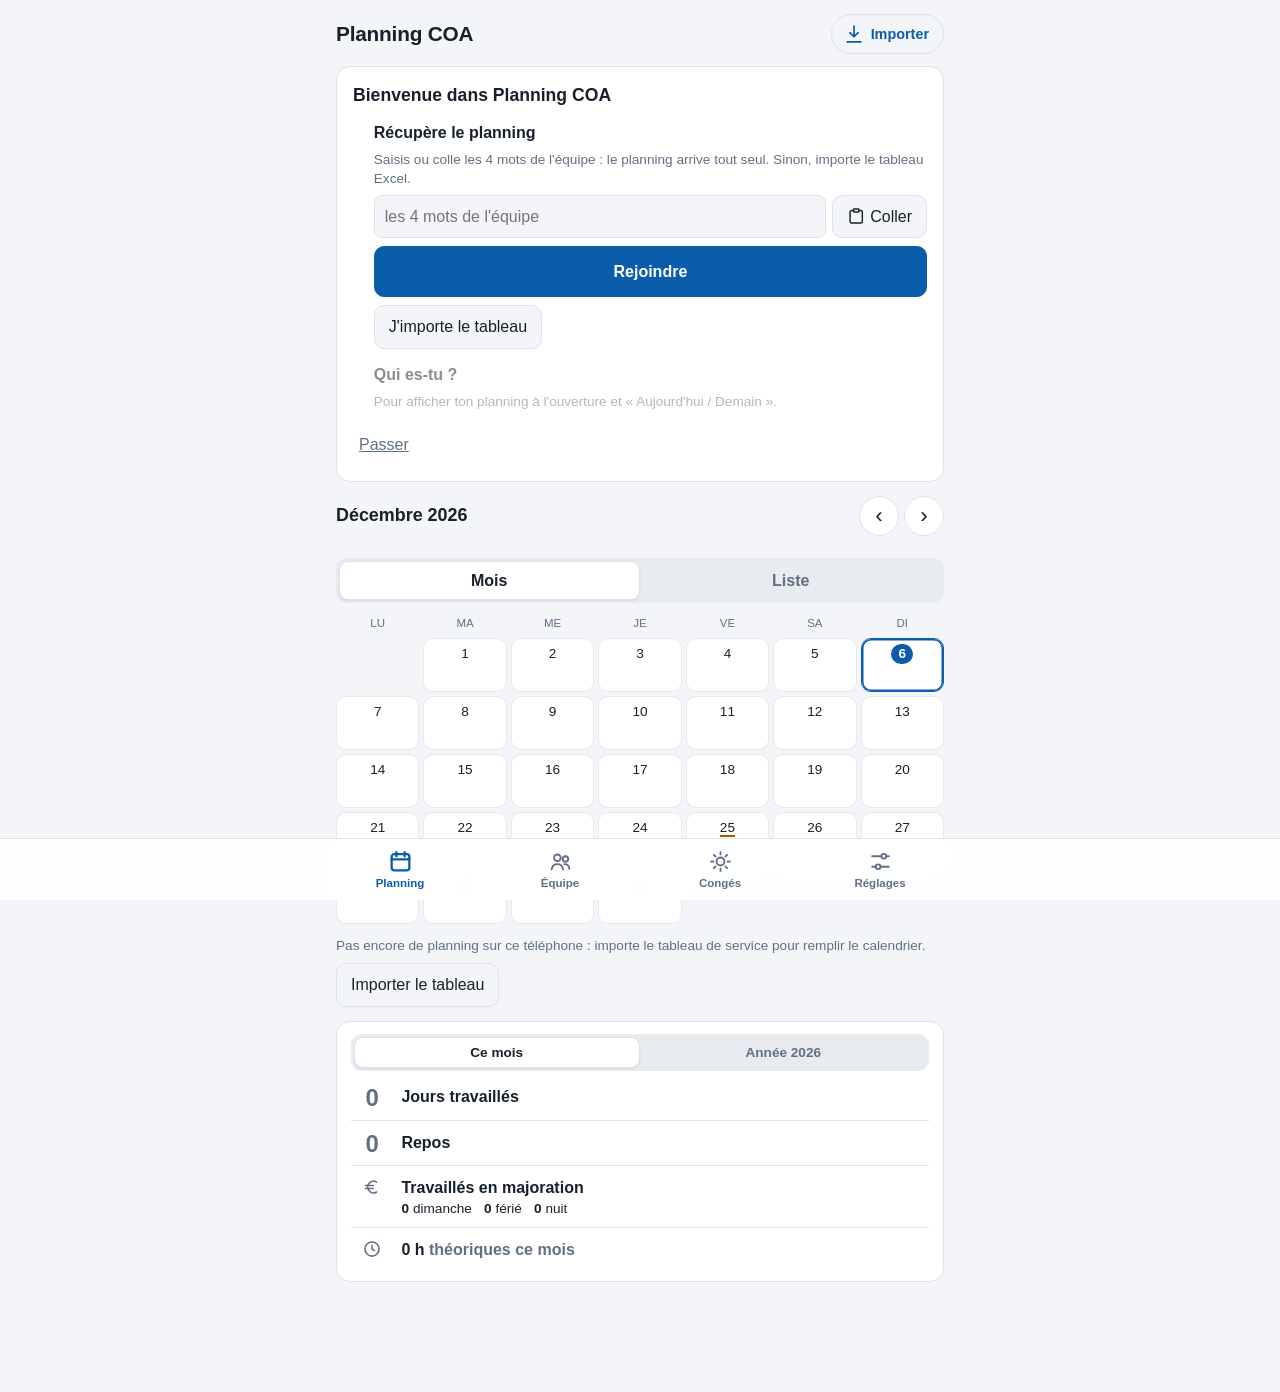
==== commit cdf1b0bc: "Refonte légère : Aujourd'hui en carte principale, calendrier sans cadre, Réglages en sections, en-tê" ====
--- a/index.html
+++ b/index.html
@@ -125,16 +125,20 @@
     </div>
   </section>
 
+  <h3 class="sgroup-title" data-tab="reglages">Moi</h3>
+  <div class="sgroup" id="sgMe" data-tab="reglages">
   <section id="meCard" class="card me-card" data-tab="reglages" hidden>
     <label class="me-row" for="meName"><span class="me-label"><svg class="ic" aria-hidden="true"><use href="#i-user"/></svg> Je suis</span>
       <select id="meName" aria-label="Ton nom"></select></label>
     <p class="hint">Ton nom sert pour « Aujourd'hui / Demain », l'agenda du téléphone, ton numéro et les envois à l'équipe.
       Regarder le planning d'un collègue ne le change pas.</p>
   </section>
-
+  </div>
+  <h3 class="sgroup-title" data-tab="reglages">Mon planning</h3>
+  <div class="sgroup" id="sgPlan" data-tab="reglages">
   <section id="importCard" class="card" data-tab="reglages">
     <details id="importDetails" class="fold" open>
-      <summary><h2><span id="importTitle">Importer un nouveau planning</span></h2></summary>
+      <summary><h2><svg class="ic" aria-hidden="true"><use href="#i-upload"/></svg> <span id="importTitle">Importer un nouveau planning</span></h2></summary>
     <label id="drop" class="drop" for="file">
       <strong>Choisir le fichier Excel</strong>
       <span>ou le glisser ici (.xls, .xlsx, .xlsm) · tu peux en sélectionner plusieurs</span>
@@ -173,7 +177,6 @@
     <p id="error" class="error" hidden></p>
     </details>
   </section>
-
   <section id="previewCard" class="card" data-tab="reglages" hidden>
     <details id="exportDetails" class="fold">
       <summary><h2><svg class="ic" aria-hidden="true"><use href="#i-cal"/></svg> Ajouter à l'agenda du téléphone <span class="opt">facultatif</span></h2></summary>
@@ -206,7 +209,22 @@
     <div class="table-wrap"><table id="preview"></table></div>
     </details>
   </section>
-
+  <section class="card" data-tab="reglages">
+    <details id="notesDetails" class="fold">
+      <summary><h2><svg class="ic" aria-hidden="true"><use href="#i-download"/></svg> Sauvegarde des notes</h2></summary>
+      <p class="hint"><strong>Les notes s'écrivent dans le calendrier</strong> : touche un jour, puis « Ajouter une note ».
+        Ici, tu peux seulement les sauvegarder dans un fichier ou les récupérer.</p>
+      <p id="notesInfo" class="hint"></p>
+      <p class="hint">Elles ne sont gardées que sur ce téléphone : sauvegarde-les avant de changer de téléphone ou d'installer
+        l'appli sur l'écran d'accueil (sur iPhone, l'icône repart de zéro).</p>
+      <div class="actions"><button id="notesSave" type="button"><svg class="ic" aria-hidden="true"><use href="#i-download"/></svg> Sauvegarder</button><button id="notesRestore" type="button"><svg class="ic" aria-hidden="true"><use href="#i-upload"/></svg> Restaurer</button></div>
+      <input id="notesFile" type="file" accept=".json,application/json" hidden>
+      <p id="notesMsg" class="team-msg" hidden></p>
+    </details>
+  </section>
+  </div>
+  <h3 class="sgroup-title" data-tab="reglages">Équipe</h3>
+  <div class="sgroup" id="sgTeam" data-tab="reglages">
   <section class="card" data-tab="reglages">
     <details id="shareDetails" class="fold">
       <summary><h2><svg class="ic" aria-hidden="true"><use href="#i-share"/></svg> Partager l'application</h2></summary>
@@ -220,7 +238,6 @@
         sur Android, menu ⋮ → « Ajouter à l'écran d'accueil ».</p>
     </details>
   </section>
-
   <section class="card" data-tab="reglages">
     <details id="teamDetails" class="fold">
       <summary><h2><svg class="ic" aria-hidden="true"><use href="#i-key"/></svg> Code d'équipe</h2></summary>
@@ -287,7 +304,6 @@
       <p id="teamMsg" class="team-msg" hidden></p>
     </details>
   </section>
-
   <section id="notifCard" class="card" data-tab="reglages" hidden>
     <details id="notifDetails" class="fold">
       <summary><h2><svg class="ic" aria-hidden="true"><use href="#i-bell"/></svg> Notifications</h2></summary>
@@ -299,21 +315,9 @@
       <div class="actions"><button id="notifTest" type="button" class="link">Tester sur ce téléphone</button></div>
     </details>
   </section>
-
-  <section class="card" data-tab="reglages">
-    <details id="notesDetails" class="fold">
-      <summary><h2><svg class="ic" aria-hidden="true"><use href="#i-download"/></svg> Sauvegarde des notes</h2></summary>
-      <p class="hint"><strong>Les notes s'écrivent dans le calendrier</strong> : touche un jour, puis « Ajouter une note ».
-        Ici, tu peux seulement les sauvegarder dans un fichier ou les récupérer.</p>
-      <p id="notesInfo" class="hint"></p>
-      <p class="hint">Elles ne sont gardées que sur ce téléphone : sauvegarde-les avant de changer de téléphone ou d'installer
-        l'appli sur l'écran d'accueil (sur iPhone, l'icône repart de zéro).</p>
-      <div class="actions"><button id="notesSave" type="button"><svg class="ic" aria-hidden="true"><use href="#i-download"/></svg> Sauvegarder</button><button id="notesRestore" type="button"><svg class="ic" aria-hidden="true"><use href="#i-upload"/></svg> Restaurer</button></div>
-      <input id="notesFile" type="file" accept=".json,application/json" hidden>
-      <p id="notesMsg" class="team-msg" hidden></p>
-    </details>
-  </section>
-
+  </div>
+  <h3 class="sgroup-title" data-tab="reglages">Apparence</h3>
+  <div class="sgroup" id="sgView" data-tab="reglages">
   <section class="card" data-tab="reglages">
     <details id="styleDetails" class="fold">
       <summary><h2><svg class="ic" aria-hidden="true"><use href="#i-grid"/></svg> Affichage</h2></summary>
@@ -339,7 +343,6 @@
       <p class="hint">Agrandit toute l'appli (texte, pastilles, boutons) sur ce téléphone.</p>
     </details>
   </section>
-
   <section class="card" data-tab="reglages">
     <details id="codesDetails" class="fold">
       <summary><h2><svg class="ic" aria-hidden="true"><use href="#i-palette"/></svg> Codes et couleurs</h2></summary>
@@ -351,6 +354,9 @@
       </div>
     </details>
   </section>
+  </div>
+  <h3 class="sgroup-title" data-tab="reglages">Aide</h3>
+  <div class="sgroup" id="sgHelp" data-tab="reglages">
   <section class="card" data-tab="reglages">
     <details id="helpDetails" class="fold">
       <summary><h2><svg class="ic" aria-hidden="true"><use href="#i-help"/></svg> Mode d'emploi</h2></summary>
@@ -402,6 +408,27 @@
       </div>
     </details>
   </section>
+  </div>
+
+
+  
+
+  
+
+  
+
+  
+
+  
+
+  
+
+  
+
+  
+
+  
+  
 </main>
 
 <div id="updateBar" class="update-bar" role="status" hidden>
--- a/style.css
+++ b/style.css
@@ -61,7 +61,8 @@
   font: inherit; color: var(--text); background: var(--bg); border: 1px solid var(--line);
   border-radius: 10px; padding: 9px 14px; cursor: pointer;
 }
-button.primary {
+a.link-btn { display: block; text-align: center; text-decoration: none; border-radius: 10px; }
+button.primary, a.link-btn.primary {
   width: 100%; background: var(--accent); color: var(--accent-text); border-color: var(--accent);
   font-weight: 600; padding: 13px 14px;
 }
@@ -862,11 +863,20 @@
 .ro-hidden ul { list-style: none; margin: 4px 0 0; padding: 0; }
 .ro-hidden li { display: flex; justify-content: space-between; align-items: center; padding: 4px 0; color: var(--muted); }
 /* Jours travaillés encadrés (Mois et Liste), couleur du service ; le jour sélectionné et « Comparer » gardent leur cadre */
-#calGrid .cal-cell[data-work] { box-shadow: inset 0 0 0 2px var(--wc, var(--accent)); }
-#calGrid .cal-cell[data-work].selected { box-shadow: inset 0 0 0 2px var(--wc, var(--accent)), 0 0 0 2px var(--accent); }
-#calGrid.comparing .cal-cell[data-work] { box-shadow: none; }
-#calList .cal-row[data-work] { box-shadow: inset 0 0 0 2px var(--wc, var(--accent)); border-radius: 10px; border-bottom-color: transparent; margin: 2px 0; }
-#calList .cal-row.monday[data-work] { border-top-color: transparent; margin-top: 6px; }
+/* Vue Mois (22 nov. 2026, demandé : le jour actuel se perdait parmi les jours encadrés) : petit tiret de la couleur du
+   service en bas des jours travaillés ; cadre épais seulement sur aujourd'hui (couleur du service, sinon accent) */
+#calGrid .cal-cell[data-work] {
+  background-image: linear-gradient(var(--wc, var(--accent)), var(--wc, var(--accent)));
+  background-repeat: no-repeat; background-size: 42% 3.5px; background-position: center bottom 3px;
+  padding-bottom: 10px;
+}
+#calGrid .cal-cell { padding-bottom: 10px; } /* même hauteur pour toutes les cases */
+#calGrid .cal-cell.today { box-shadow: inset 0 0 0 1.5px var(--wc, var(--accent)); }
+#calGrid .cal-cell.today.selected { box-shadow: inset 0 0 0 1.5px var(--wc, var(--accent)); border-color: var(--wc, var(--accent)); }
+#calGrid.comparing .cal-cell[data-work] { background-image: none; }
+/* Vue Liste : trait à gauche pour les jours travaillés, cadre complet seulement pour aujourd'hui s'il est travaillé (demandé) */
+#calList .cal-row[data-work] { box-shadow: inset 4px 0 0 var(--wc, var(--accent)); }
+#calList .cal-row.today[data-work] { box-shadow: inset 0 0 0 2px var(--wc, var(--accent)), inset 6px 0 0 var(--wc, var(--accent)); border-radius: 10px; border-bottom-color: transparent; margin: 3px 0; }
 /* Bouton « Importer » (haut de Planning et Équipe) */
 .hdr-btn.hdr-import { width: auto; padding: 0 14px 0 11px; border-radius: 22px; display: inline-flex; align-items: center; gap: 6px; font-size: .9rem; font-weight: 700; color: var(--accent); }
 body[data-tab="reglages"] #quickImport, body[data-tab="conges"] #quickImport { display: none; }
@@ -879,3 +889,63 @@
   .hdr-btns:has(#utilesBtn:not([hidden])) .hdr-import span { display: none; }
   .hdr-btns:has(#utilesBtn:not([hidden])) .hdr-btn.hdr-import { width: 44px; padding: 0; justify-content: center; }
 }
+
+/* ══ Refonte légère (22 nov. 2026, validée point par point par l'utilisateur) ══════════════════════════════════ */
+/* 4. En-tête plus compact */
+main { padding-top: 14px; }
+header.app-head { margin-bottom: 12px; }
+.app-head h1 { font-size: 1.3rem; letter-spacing: -.01em; }
+.hdr-btn { width: 40px; height: 40px; }
+.hdr-btn.hdr-import { height: 40px; }
+
+/* 1. « Aujourd'hui » en carte principale, « Demain » en ligne */
+.next-days { grid-template-columns: 1fr; gap: 8px; }
+.next-day.nd-today {
+  padding: 14px 16px 14px 18px; gap: 6px; border: 0;
+  background: color-mix(in srgb, var(--wc, var(--accent)) 13%, var(--card));
+  box-shadow: inset 5px 0 0 var(--wc, var(--accent)), 0 1px 2px rgba(0, 0, 0, .06);
+}
+.nd-today .next-label { font-size: .78rem; text-transform: uppercase; letter-spacing: .05em; color: var(--muted); }
+.nd-today .next-label .muted { text-transform: none; letter-spacing: 0; }
+.nd-today .next-code { font-size: 1.45rem; font-weight: 700; gap: 10px; }
+.nd-today .next-code .chip { font-size: 1rem; padding: 3px 9px; }
+.nd-today .next-mates, .nd-today .next-note { font-size: .85rem; }
+.next-day.nd-next {
+  flex-direction: row; flex-wrap: wrap; align-items: center; gap: 4px 10px; padding: 9px 14px;
+  background: var(--card); border: 1px solid var(--line);
+}
+.nd-next .next-code { font-size: .95rem; }
+.nd-next .next-mates, .nd-next .next-note { flex-basis: 100%; }
+
+/* 2. Moins de cadres : le calendrier repose sur la page, seules les cases et blocs utiles gardent un fond */
+.card.cal { background: transparent; border: 0; padding: 0; }
+.card.cal select { background: var(--card); }
+.seg { background: color-mix(in srgb, var(--line) 50%, var(--bg)); border-color: transparent; }
+#calGrid .cal-cell { background: var(--card); border-color: color-mix(in srgb, var(--line) 70%, transparent); }
+#calGrid .cal-cell.blank { background: transparent; border-color: transparent; }
+.cal-list, .cal-team, .cal-sum-box { background: var(--card); border: 1px solid var(--line); border-radius: 14px; }
+.cal-list { padding: 2px 10px; }
+.cal-list .cal-row:last-child { border-bottom: 0; }
+.cal-team { padding: 10px 8px; }
+.cal-sum-box { padding: 12px 14px; margin-top: 14px; }
+.cal-nav { background: var(--card); }
+
+/* 3. Réglages en sections, comme l'iPhone */
+.sgroup-title { margin: 20px 4px 6px; font-size: .78rem; font-weight: 600; text-transform: uppercase; letter-spacing: .06em; color: var(--muted); }
+.sgroup-title:first-of-type { margin-top: 4px; }
+.sgroup { background: var(--card); border: 1px solid var(--line); border-radius: 14px; overflow: hidden; margin-bottom: 6px; }
+.sgroup > .card { background: transparent; border: 0; border-radius: 0; margin: 0; padding: 13px 16px; }
+.sgroup > .card + .card { border-top: 1px solid var(--line); }
+.sgroup .fold > summary h2 { font-size: 1rem; font-weight: 600; gap: 12px; }
+.sgroup .fold > summary h2 > .ic, .sgroup .me-label .ic {
+  flex: none; width: 30px; height: 30px; padding: 6px; border-radius: 8px;
+  background: var(--accent); color: var(--accent-text); stroke: currentColor;
+}
+#sgTeam .fold > summary h2 > .ic { background: #2e8b47; color: #fff; }
+#sgView .fold > summary h2 > .ic { background: #8a4fd6; color: #fff; }
+#sgHelp .fold > summary h2 > .ic { background: #6b7a8c; color: #fff; }
+.sgroup:not(:has(> .card:not([hidden]))), .sgroup-title:has(+ .sgroup:not(:has(> .card:not([hidden])))) { display: none; }
+.sgroup .me-label { display: inline-flex; align-items: center; gap: 12px; }
+.seg button[aria-selected="true"] { box-shadow: 0 0 0 1px var(--line), 0 1px 3px rgba(0, 0, 0, .18); }
+@media (prefers-color-scheme: dark) { :root:not([data-theme="light"]) .seg button[aria-selected="true"] { background: var(--line); } }
+:root[data-theme="dark"] .seg button[aria-selected="true"] { background: var(--line); }
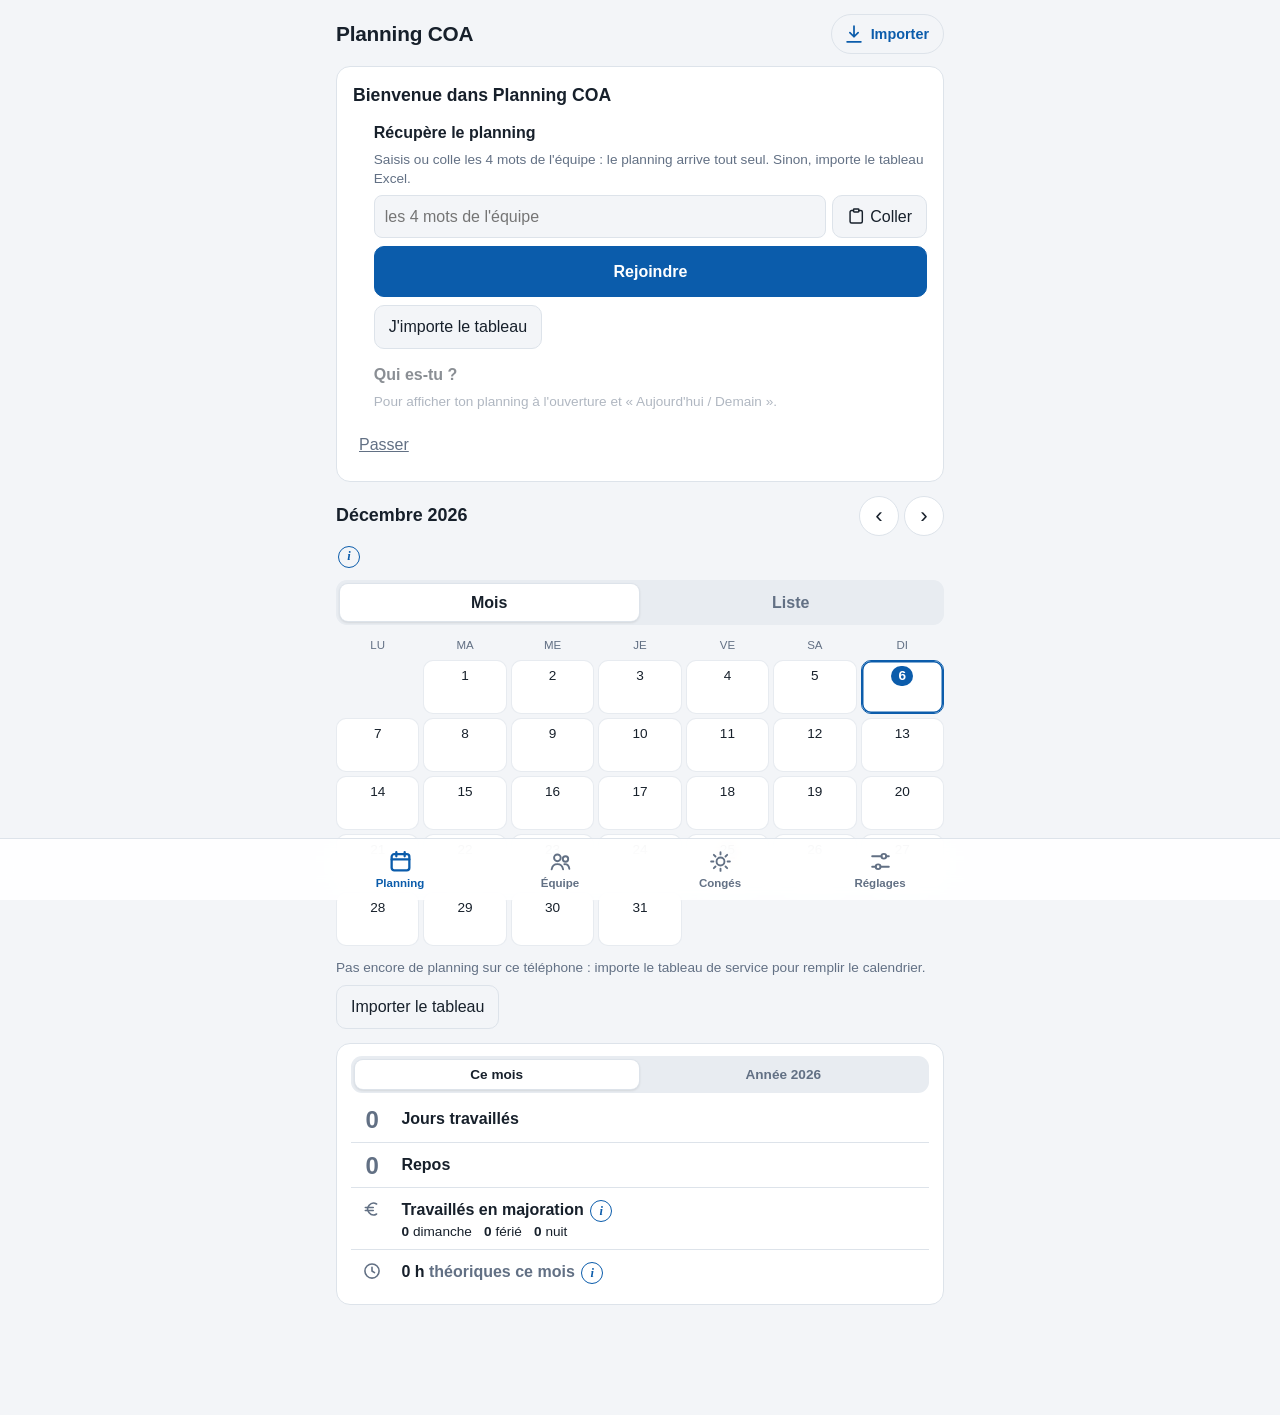
==== commit e71d7e11: "Petits « i » d'explication sur les options (Comparer, Surligner, Réorganiser, Permutations, résumé, " ====
--- a/index.html
+++ b/index.html
@@ -53,7 +53,7 @@
     </div>
     <div class="cal-tools only-planning">
       <select id="calAgent" aria-label="Planning de"></select>
-      <select id="calCompare" class="cmp-select" aria-label="Comparer avec un collègue"></select>
+      <select id="calCompare" class="cmp-select" aria-label="Comparer avec un collègue"></select><button type="button" class="info-btn" data-info="compare" aria-label="Explication : comparer" aria-expanded="false">i</button>
     </div>
     <p id="compareLegend" class="hint cmp-legend only-planning" hidden></p>
     <p id="teamStatus" class="team-status only-equipe" hidden></p>
@@ -91,7 +91,7 @@
     </div>
     <div class="leave-cal">
     <div id="leaveMode" class="leave-mode" role="group" aria-label="Ce que je pose"><span>Je pose :</span>
-      <button type="button" data-mode="CA" aria-pressed="true">CA <small>congé</small></button><button type="button" data-mode="RC" aria-pressed="false">RC <small>récup</small></button></div>
+      <button type="button" data-mode="CA" aria-pressed="true">CA <small>congé</small></button><button type="button" data-mode="RC" aria-pressed="false">RC <small>récup</small></button><button type="button" class="info-btn" data-info="leaveMode" aria-label="Explication : CA ou RC" aria-expanded="false">i</button></div>
     <div class="cal-head">
       <h2 id="leaveTitle"></h2>
       <button id="leaveToday" class="today-pill" type="button">Aujourd'hui</button>
@@ -183,8 +183,8 @@
     <div id="changes" class="changes" hidden></div>
     <p id="summary" class="summary"></p>
     <div id="unknown" class="unknown" hidden></div>
-    <label class="check"><input type="checkbox" id="fromToday"> Seulement à partir d'aujourd'hui</label>
-    <label class="check"><input type="checkbox" id="alarm"> Rappel la veille à 20 h (jours travaillés)</label>
+    <label class="check"><input type="checkbox" id="fromToday"> Seulement à partir d'aujourd'hui <button type="button" class="info-btn" data-info="fromToday" aria-label="Explication : seulement à partir d'aujourd'hui" aria-expanded="false">i</button></label>
+    <label class="check"><input type="checkbox" id="alarm"> Rappel la veille à 20 h (jours travaillés) <button type="button" class="info-btn" data-info="alarm" aria-label="Explication : rappel la veille" aria-expanded="false">i</button></label>
     <button id="download" class="primary">Télécharger pour mon agenda (.ics)</button>
     <details class="help">
       <summary>Comment l'ajouter à mon agenda ?</summary>
@@ -384,6 +384,7 @@
         <p>Toucher un de ses jours travaillés → « Permutations possibles » (classées de la meilleure à la moins bonne, avec les règles de repos) → « Proposer » prépare un SMS au collègue. Seulement entre agents du même groupe (ROA avec ROA, COA avec COA).</p>
         <h3>7. Autres fonctions</h3>
         <ul>
+          <li><strong>Les petits « i »</strong> : à côté de Comparer, Surligner, Réorganiser, Permutations, du résumé du mois et des congés ; les toucher affiche une explication.</li>
           <li><strong>Importer vite</strong> : bouton « Importer » en haut de Planning et Équipe, puis choisir le tableau dans « Récents » ; l'aperçu et « Envoyer à l'équipe » s'ouvrent ensuite.</li>
           <li><strong>Congés</strong> : onglet Congés, toucher les jours à poser, ou laisser le doigt appuyé puis glisser pour prendre plusieurs jours (ou « Poser une période »). « Propositions » indique où poser 1, 3, 5 ou 10 jours pour avoir le plus long repos d'affilée. Choisir « Je pose : CA » ou « RC » (les RC ne sont pas décomptées). Compteur des 26 jours, tombée de nuit qui suit les vacances ajoutée d'office, info quand 3 COA sont déjà en congé ; « Envoyer ma demande » prépare le message, « Imprimer / PDF » donne une page A4 avec l'année entière. Gardé seulement sur le téléphone, pas envoyé à l'équipe.</li>
           <li><strong>Agenda du téléphone</strong> : Réglages → Exporter vers l'agenda (réimporter met à jour sans doublon).</li>
--- a/style.css
+++ b/style.css
@@ -589,7 +589,7 @@
 .pr-range input { font: inherit; padding: 6px 8px; border: 1px solid var(--line); border-radius: 8px; background: var(--card); color: var(--text); }
 .hdr-btns { display: flex; gap: 8px; }
 body[data-tab="reglages"] #calPrint { display: none; }
-body[data-tab="conges"] #calPrint { display: inline-flex !important; }
+body[data-tab="conges"] #calPrint { display: inline-flex !important; align-items: center; justify-content: center; }
 #printSheet h2 { display: inline-flex; align-items: center; gap: 6px; margin: 0; }
 #printArea { display: none; }
 @media print {
@@ -949,3 +949,27 @@
 .seg button[aria-selected="true"] { box-shadow: 0 0 0 1px var(--line), 0 1px 3px rgba(0, 0, 0, .18); }
 @media (prefers-color-scheme: dark) { :root:not([data-theme="light"]) .seg button[aria-selected="true"] { background: var(--line); } }
 :root[data-theme="dark"] .seg button[aria-selected="true"] { background: var(--line); }
+
+/* « i » d'explication et sa bulle (22 nov. 2026, demandé) */
+button.info-btn {
+  flex: none; display: inline-grid; place-items: center; width: 22px; height: 22px; min-height: 0; padding: 0; margin: 0 2px;
+  border-radius: 50%; border: 1.5px solid var(--accent); background: transparent; color: var(--accent);
+  font: italic 700 .78rem/1 Georgia, "Times New Roman", serif; vertical-align: middle; cursor: pointer;
+}
+button.info-btn[aria-expanded="true"] { background: var(--accent); color: var(--accent-text); }
+.cal-tools .info-btn { align-self: center; }
+.leave-mode .info-btn, .tt-tools .info-btn, .cal-tools .info-btn { flex: none; width: 22px; height: 22px; padding: 0; border-radius: 50%; font-weight: 700; }
+.info-pop {
+  position: fixed; z-index: 80; padding: 11px 14px; border-radius: 12px; font-size: .9rem; line-height: 1.4;
+  background: var(--text); color: var(--bg); box-shadow: 0 8px 24px rgba(0, 0, 0, .25);
+  opacity: 0; transform: translateY(-4px); transition: opacity .16s, transform .16s;
+}
+.info-pop.above { transform: translateY(4px); }
+.info-pop.show { opacity: 1; transform: none; }
+.info-pop::before {
+  content: ''; position: absolute; top: -6px; left: calc(var(--ax, 50%) - 6px); width: 12px; height: 12px;
+  background: inherit; transform: rotate(45deg); border-radius: 2px;
+}
+.info-pop.above::before { top: auto; bottom: -6px; }
+@media (prefers-reduced-motion: reduce) { .info-pop { transition: none; transform: none; } }
+@media print { .info-btn, .info-pop { display: none !important; } }
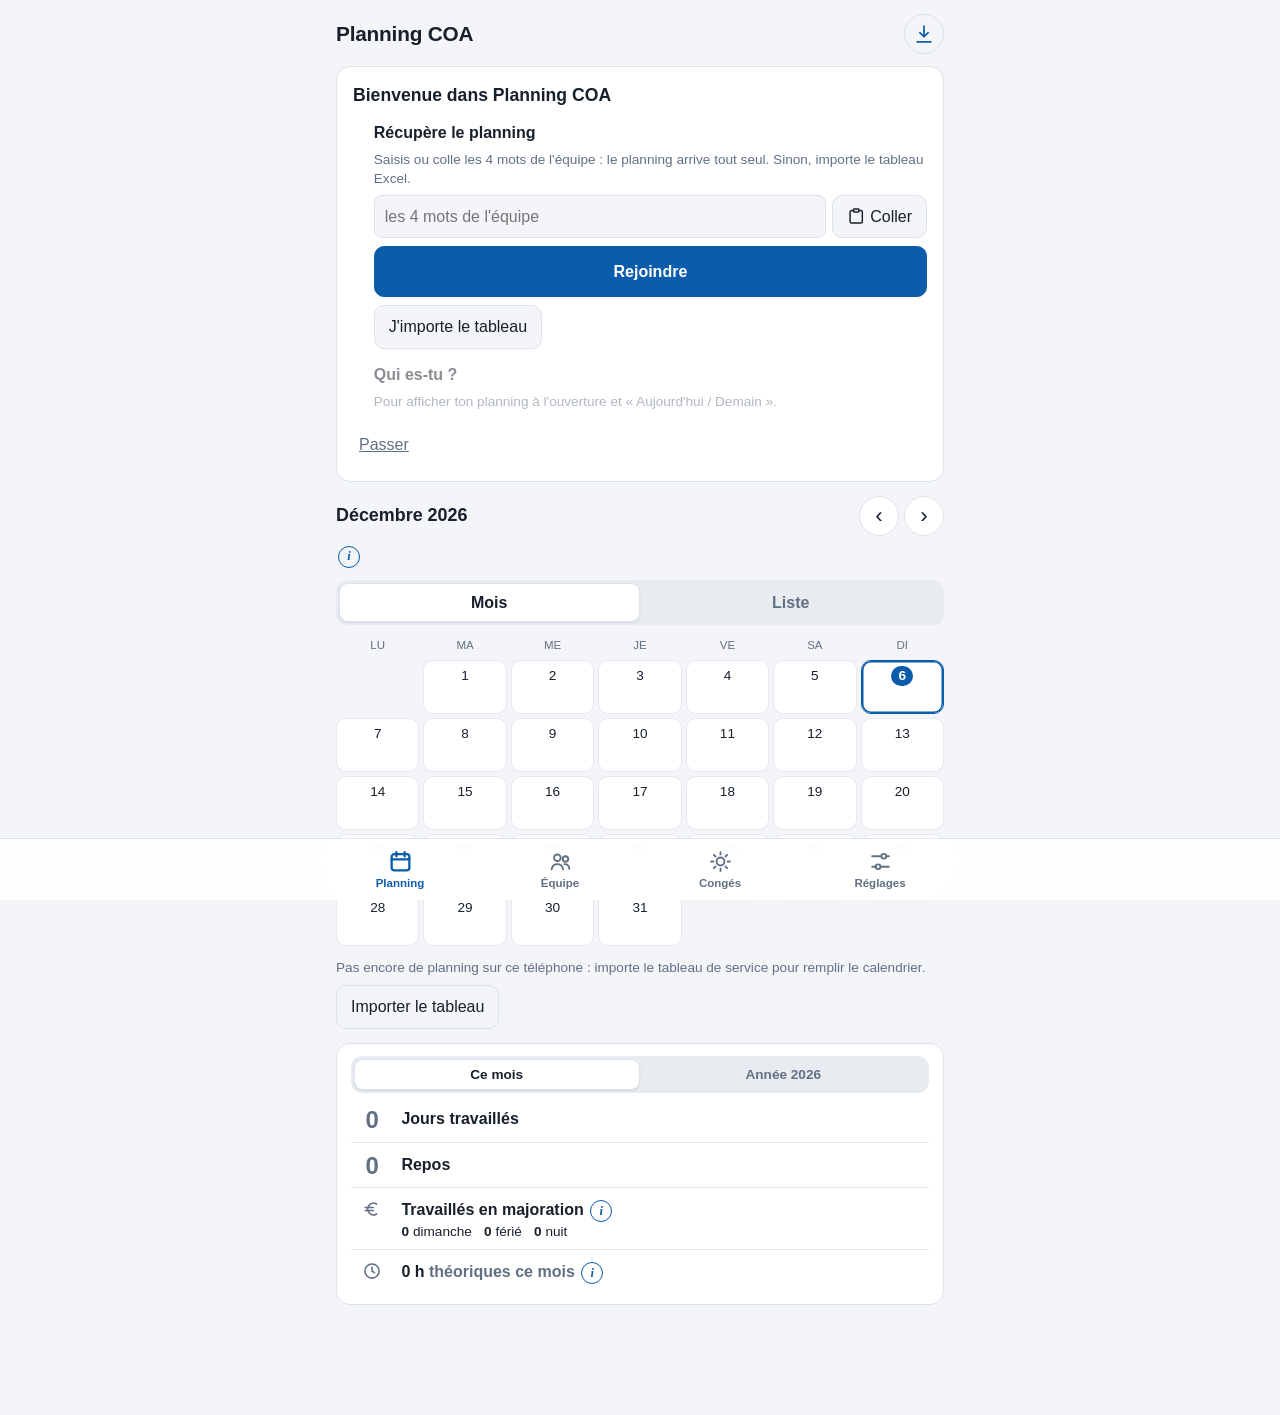
==== commit bf5081c6: "Rééquilibrage des boutons : Poser une période (dates alignées, Poser / Retirer égaux), Envoyer / Imp" ====
--- a/index.html
+++ b/index.html
@@ -113,8 +113,8 @@
     </details>
     <details class="leave-range">
       <summary>Poser une période</summary>
-      <div class="lr-row"><label>Du <input id="leaveFrom" type="date"></label><label>au <input id="leaveTo" type="date"></label></div>
-      <div class="lr-row"><button id="leaveAdd" type="button" class="primary">Poser</button><button id="leaveDel" type="button">Retirer</button></div>
+      <div class="lr-row lr-dates"><label>Du <input id="leaveFrom" type="date"></label><label>au <input id="leaveTo" type="date"></label></div>
+      <div class="lr-row lr-btns"><button id="leaveAdd" type="button" class="primary">Poser</button><button id="leaveDel" type="button">Retirer</button></div>
       <p class="hint">Les repos du planning (R, RF…) restent des repos et ne sont pas décomptés.</p>
     </details>
     <h3 class="leave-sub">Mes périodes</h3>
--- a/style.css
+++ b/style.css
@@ -562,7 +562,8 @@
 .team-table td.hl { background: color-mix(in srgb, var(--accent) 12%, transparent); }
 .team-table tfoot th, .team-table tfoot td { font-weight: 700; color: var(--accent); border-bottom: 0; padding-top: 5px; }
 
-#notesDetails .actions button { flex: 1; white-space: nowrap; }
+#notesDetails .actions button, #addCode, #resetCodes { flex: 1 1 0; min-width: 0; white-space: nowrap; display: inline-flex; align-items: center; justify-content: center; gap: 6px; padding-left: 8px; padding-right: 8px; }
+@media (max-width: 350px) { #notesDetails .actions button, #addCode, #resetCodes { font-size: .9rem; } }
 /* pendant une saisie (note, code, numéro…) la barre d'onglets ne doit pas recouvrir le clavier */
 body:has(textarea:focus, input[type="text"]:focus, input[type="tel"]:focus, input[type="password"]:focus) .tabbar,
 body:has(textarea:focus, input[type="text"]:focus, input[type="tel"]:focus, input[type="password"]:focus) .update-bar { display: none; }
@@ -671,19 +672,23 @@
   .pr-help ul { padding-left: 6mm; margin: 1mm 0; }
 }
 
-/* ── Alertes d'équipe : bandeau d'une ligne, texte qui défile (#teamWarn) ── */
-#teamWarn { padding: 7px 12px; overflow: hidden; }
-#teamWarn .tk-view { overflow: hidden; white-space: nowrap; -webkit-mask-image: linear-gradient(90deg, transparent 0, #000 12px, #000 calc(100% - 16px), transparent); mask-image: linear-gradient(90deg, transparent 0, #000 12px, #000 calc(100% - 16px), transparent); }
-#teamWarn .tk-track { display: inline-flex; align-items: center; gap: 0; padding-left: 4px; }
-#teamWarn .tk-item { display: inline-flex; align-items: center; gap: 6px; margin-right: 28px; font-size: .88rem; }
-#teamWarn .tk-gap { display: inline-block; width: 1.5em; }
-#teamWarn .tk-track.run { animation: tk-scroll linear infinite; }
-#teamWarn:active .tk-track.run, #teamWarn:hover .tk-track.run { animation-play-state: paused; }
-@keyframes tk-scroll { from { transform: translateX(0); } to { transform: translateX(-50%); } }
-@media (prefers-reduced-motion: reduce) {
-  #teamWarn .tk-track.run { animation: none; }
-  #teamWarn .tk-view { text-overflow: ellipsis; }
-}
+/* ── Bandeau unique en haut du Planning (#teamWarn) : une phrase courte à la fois, qui se relaient ── */
+#teamWarn { display: flex; align-items: center; gap: 8px; padding: 9px 10px 9px 12px; overflow: hidden; cursor: pointer; }
+#teamWarn .tk-rot { position: relative; flex: 1; min-width: 0; height: 1.45em; overflow: hidden; }
+#teamWarn .tk-item {
+  position: absolute; inset: 0; display: flex; align-items: center; gap: 7px; font-size: .9rem; font-weight: 600;
+  opacity: 0; transform: translateY(105%); transition: transform .5s cubic-bezier(.2, .8, .2, 1), opacity .4s;
+}
+#teamWarn .tk-item.on { opacity: 1; transform: none; }
+#teamWarn .tk-item.out { transform: translateY(-105%); }
+#teamWarn .tk-txt { min-width: 0; overflow: hidden; text-overflow: ellipsis; white-space: nowrap; }
+#teamWarn .tk-item .ic { flex: none; }
+#teamWarn:not(.warn-remind) .ic { color: var(--accent); }
+#teamWarn .tk-dots { display: flex; gap: 4px; flex: none; }
+#teamWarn .tk-dots i { width: 6px; height: 6px; border-radius: 3px; background: currentColor; opacity: .25; transition: width .3s, opacity .3s; }
+#teamWarn .tk-dots i.on { width: 14px; opacity: .7; }
+#teamWarn .tk-go { flex: none; font-size: 1.3rem; line-height: 1; opacity: .55; }
+@media (prefers-reduced-motion: reduce) { #teamWarn .tk-item, #teamWarn .tk-dots i { transition: none; } }
 
 /* ── Ligne « dernier planning » (#teamChangesBtn) : une ligne, texte qui défile tant que pas vu ── */
 .changes-link { padding: 7px 8px 7px 12px; gap: 8px; border-radius: 10px; }
@@ -723,7 +728,8 @@
 .ro-unlock-row button { flex: none; width: auto; }
 
 /* ── Effectif dépassé (COA 3/2/1, ROA 1/1/1) ── */
-.team-table th.staff { box-shadow: inset 0 -3px 0 #e5484d; color: #e5484d; }
+.team-table th.staff { position: relative; } /* effectif à vérifier : petit point rouge sous la date (plus de colonne toute rouge) */
+.team-table th.staff::after { content: ''; position: absolute; left: 50%; bottom: 1px; width: 5px; height: 5px; margin-left: -2.5px; border-radius: 50%; background: #e5484d; }
 .day-staff { margin: 4px 0 8px; padding: 6px 10px; border-radius: 8px; font-size: .9rem; background: color-mix(in srgb, #e5484d 14%, transparent); color: inherit; }
 .day-staff .ic { color: #e5484d; width: 15px; height: 15px; vertical-align: -2px; }
 .day-remarks { margin: 6px 0 10px; padding: 8px 10px; border-radius: 10px; background: color-mix(in srgb, var(--accent) 9%, transparent); }
@@ -768,6 +774,12 @@
 .leave-range summary { font-weight: 600; cursor: pointer; }
 .lr-row { display: flex; flex-wrap: wrap; gap: 8px 12px; margin-top: 8px; align-items: center; }
 .lr-row input { font: inherit; padding: 6px 8px; border: 1px solid var(--line); border-radius: 8px; background: var(--card); color: var(--text); }
+/* Poser une période : dates alignées (même largeur), Poser / Retirer côte à côte de même taille */
+.lr-dates { display: grid; grid-template-columns: auto 1fr; gap: 8px 10px; }
+.lr-dates label { display: contents; }
+.lr-dates input { width: 100%; box-sizing: border-box; min-width: 0; }
+.lr-btns { display: grid; grid-template-columns: 1fr 1fr; gap: 8px; }
+.lr-btns button, .leave-actions button { width: 100%; margin: 0; min-height: 46px; padding-top: 10px; padding-bottom: 10px; }
 .leave-sub { margin: 16px 0 6px; font-size: 1rem; }
 .leave-list { list-style: none; margin: 0; padding: 0; }
 .leave-list li { display: flex; justify-content: space-between; align-items: center; gap: 10px; padding: 8px 0; border-top: 1px solid var(--line); font-size: .92rem; animation: lvIn .3s ease-out; }
@@ -777,9 +789,10 @@
 .lv-tag.ok { background: #2e8b47; color: #fff; }
 .lv-warn { color: var(--error); font-size: .82rem; }
 .lv-del { border: 0; background: none; color: var(--muted); padding: 6px; }
-.leave-actions { display: flex; gap: 8px; margin-top: 12px; }
-.leave-actions .leave-share { flex: 1.4; margin: 0; }
-.leave-print { flex: 1; display: inline-flex; align-items: center; justify-content: center; gap: 6px; font-weight: 600; }
+/* Envoyer / Imprimer : l'un sous l'autre, pleine largeur, texte sur une ligne (côte à côte, les deux passaient sur 2 lignes) */
+.leave-actions { display: flex; flex-direction: column; gap: 8px; margin-top: 12px; }
+.leave-actions .leave-share { margin: 0; }
+.leave-print { display: inline-flex; align-items: center; justify-content: center; gap: 6px; font-weight: 600; }
 @media (prefers-reduced-motion: reduce) { .lv-pop, .leave-msg, .leave-list li { animation: none; } .lc-bar { transition: none; } }
 .leave-grid { -webkit-user-select: none; user-select: none; -webkit-touch-callout: none; }
 .leave-grid .lv-cell { -webkit-touch-callout: none; }
@@ -876,7 +889,14 @@
 #calGrid.comparing .cal-cell[data-work] { background-image: none; }
 /* Vue Liste : trait à gauche pour les jours travaillés, cadre complet seulement pour aujourd'hui s'il est travaillé (demandé) */
 #calList .cal-row[data-work] { box-shadow: inset 4px 0 0 var(--wc, var(--accent)); }
-#calList .cal-row.today[data-work] { box-shadow: inset 0 0 0 2px var(--wc, var(--accent)), inset 6px 0 0 var(--wc, var(--accent)); border-radius: 10px; border-bottom-color: transparent; margin: 3px 0; }
+/* Aujourd'hui toujours encadré dans la Liste (25 nov. 2026, demandé : un jour de repos n'avait pas de cadre) : cadre fin
+   comme la vue Mois, couleur du service (bleu de l'appli un jour de repos), trait à gauche en plus s'il est travaillé */
+/* le cadre entoure la ligne d'aujourd'hui et son détail déplié (.today-box) */
+#calList .today-box { border: 1.5px solid var(--wc, var(--accent)); border-radius: 10px; margin: 3px 0; overflow: hidden; }
+#calList .today-box[data-work] { border-left-width: 5px; }
+#calList .today-box .cal-row.today { box-shadow: none; border-radius: 0; margin: 0; border-bottom-color: transparent; }
+#calList .today-box .cal-row-detail { box-shadow: none; border-bottom: 0; border-top: 1px solid var(--line); }
+#calList .today-box + .cal-row { border-top-color: transparent; }
 /* Bouton « Importer » (haut de Planning et Équipe) */
 .hdr-btn.hdr-import { width: auto; padding: 0 14px 0 11px; border-radius: 22px; display: inline-flex; align-items: center; gap: 6px; font-size: .9rem; font-weight: 700; color: var(--accent); }
 body[data-tab="reglages"] #quickImport, body[data-tab="conges"] #quickImport { display: none; }
@@ -973,3 +993,69 @@
 .info-pop.above::before { top: auto; bottom: -6px; }
 @media (prefers-reduced-motion: reduce) { .info-pop { transition: none; transform: none; } }
 @media print { .info-btn, .info-pop { display: none !important; } }
+
+/* ══ Passe design du 22 nov. 2026 (validée par l'utilisateur) ═══════════════════════════════════════════════ */
+/* En-tête : « Importer » devient un bouton rond discret ; bleu et pulsant seulement quand le planning suivant est attendu */
+.hdr-btn.hdr-import { width: 40px; padding: 0; justify-content: center; }
+.hdr-btn.hdr-import span { display: none; }
+/* Vue Équipe : pastilles « Surligner » sur une seule ligne qui défile */
+.tt-legend { flex-wrap: nowrap; overflow-x: auto; scrollbar-width: none; padding-bottom: 2px; margin-right: -8px; padding-right: 8px; }
+.tt-legend::-webkit-scrollbar { display: none; }
+.tt-legend > span { flex: none; }
+.tt-legend .hl-btn { flex: none; }
+.team-table thead th.we { color: color-mix(in srgb, var(--muted) 70%, var(--text)); }
+/* Repos : R, Tn et RF ne sont plus trois pastilles blanches identiques (seulement avec la couleur « blanc » par défaut) */
+.chip[data-color="blanc"][data-code="TN"] { background: #dfe6f6; color: #2a4a8a; box-shadow: inset 0 0 0 1px #9fb3dd; }
+.chip[data-color="blanc"][data-code="RF"] { background: #e6e9ee; color: #3a4655; box-shadow: inset 0 0 0 1px #aab4c0; }
+/* Aujourd'hui : avancement de la vacation en cours, compte à rebours */
+.nd-live { display: flex; flex-direction: column; gap: 5px; width: 100%; font-size: .85rem; color: var(--muted); }
+.nd-live strong { color: var(--text); font-variant-numeric: tabular-nums; }
+.nd-bar { height: 6px; border-radius: 3px; background: color-mix(in srgb, var(--wc, var(--accent)) 18%, transparent); overflow: hidden; }
+.nd-bar i { display: block; height: 100%; width: var(--p, 0%); border-radius: 3px; background: var(--wc, var(--accent)); transition: width .8s ease; position: relative; overflow: hidden; }
+.nd-bar i::after { content: ''; position: absolute; inset: 0; background: linear-gradient(90deg, transparent, rgba(255, 255, 255, .45), transparent); transform: translateX(-100%); animation: ndShine 2.8s ease-in-out infinite; }
+@keyframes ndShine { to { transform: translateX(100%); } }
+.nd-dot { display: inline-block; width: 8px; height: 8px; border-radius: 50%; background: #2fbf5b; margin-right: 6px; vertical-align: 1px; animation: ndPulse 1.8s ease-in-out infinite; }
+@keyframes ndPulse { 0%, 100% { box-shadow: 0 0 0 0 rgba(47, 191, 91, .55); } 60% { box-shadow: 0 0 0 6px rgba(47, 191, 91, 0); } }
+.nd-streak { font-size: .82rem; color: var(--muted); }
+@media (prefers-reduced-motion: reduce) { .nd-bar i, .nd-bar i::after, .nd-dot { animation: none; transition: none; } }
+/* Entrée douce des cartes et du mois affiché */
+@keyframes riseIn { from { opacity: 0; transform: translateY(8px); } to { opacity: 1; transform: none; } }
+.nd-today, .nd-next { animation: riseIn .45s cubic-bezier(.2, .8, .2, 1) both; }
+.nd-next { animation-delay: .06s; }
+#calGrid.swap-l { animation: calInL .32s cubic-bezier(.2, .8, .2, 1); }
+#calGrid.swap-r { animation: calInR .32s cubic-bezier(.2, .8, .2, 1); }
+@keyframes calInL { from { opacity: .2; transform: translateX(-28px); } to { opacity: 1; transform: none; } }
+@keyframes calInR { from { opacity: .2; transform: translateX(28px); } to { opacity: 1; transform: none; } }
+button:active:not(:disabled) { transform: scale(.97); }
+.cal-cell:active, .next-day:active { transform: scale(.97); transition: transform .08s; }
+@media (prefers-reduced-motion: reduce) { .nd-today, .nd-next, #calGrid.swap-l, #calGrid.swap-r { animation: none; } button:active, .cal-cell:active, .next-day:active { transform: none; } }
+@media print { .nd-live { display: none; } }
+/* Accueil terminé : se replie tout seul */
+.welcome.w-closing { animation: wFold 1.4s ease forwards; overflow: hidden; }
+@keyframes wFold { 0%, 55% { opacity: 1; max-height: 600px; } 100% { opacity: 0; max-height: 0; padding-top: 0; padding-bottom: 0; margin: 0; border-width: 0; } }
+@media (prefers-reduced-motion: reduce) { .welcome.w-closing { animation: none; } }
+/* Congés : même calendrier que l'onglet Planning (page sans cadre, cases blanches/claires) */
+.card.leave { background: transparent; border: 0; padding: 0; }
+.leave-grid .cal-cell:not(.blank) { background: var(--card); border-color: color-mix(in srgb, var(--line) 70%, transparent); }
+.leave-grid .cal-cell.blank { background: transparent; border-color: transparent; }
+.leave-grid .lv-cell.lv-pose, .leave-grid .lv-cell.lv-tn { background: color-mix(in srgb, #2e8b47 20%, var(--card)); border-color: #2e8b47; }
+.leave-grid .lv-cell.lv-plan { background: color-mix(in srgb, #2e8b47 10%, var(--card)); }
+.leave-grid .lv-cell.lv-free { background: repeating-linear-gradient(135deg, color-mix(in srgb, #2e8b47 12%, var(--card)) 0 5px, var(--card) 5px 10px); }
+.leave-grid .lv-cell.lv-rc { background: color-mix(in srgb, #1f8a9e 20%, var(--card)); border-color: #1f8a9e; }
+.card.leave details.leave-range { background: var(--card); }
+/* Bonjour / Bonsoir + prénom au-dessus d'Aujourd'hui */
+.nd-hello { margin: 0 2px 2px; font-size: 1.05rem; color: var(--muted); animation: riseIn .45s cubic-bezier(.2, .8, .2, 1) both; }
+.nd-hello strong { color: var(--text); }
+/* Tirer pour vérifier le planning d'équipe */
+#ptr { position: fixed; top: calc(10px + env(safe-area-inset-top)); left: 50%; z-index: 60; width: 38px; height: 38px; margin-left: -19px;
+  border-radius: 50%; background: var(--card); box-shadow: 0 4px 14px rgba(0, 0, 0, .2); display: grid; place-items: center;
+  opacity: 0; transform: translateY(-50px) scale(.6); transition: opacity .2s, transform .2s; pointer-events: none; }
+#ptr.show { opacity: 1; transform: translateY(calc(var(--p, 0) * 30px)) scale(calc(.6 + var(--p, 0) * .4)); }
+#ptr svg { width: 24px; height: 24px; fill: none; stroke: var(--accent); stroke-width: 2.6; stroke-linecap: round;
+  stroke-dasharray: 56.5; stroke-dashoffset: calc(56.5 - var(--p, 0) * 42); transform: rotate(-90deg); }
+#ptr.ready svg { stroke: var(--ok); }
+#ptr.spin { opacity: 1; transform: translateY(30px); }
+#ptr.spin svg { stroke: var(--accent); stroke-dashoffset: 40; animation: ptrSpin .8s linear infinite; }
+@keyframes ptrSpin { to { transform: rotate(270deg); } }
+@media (prefers-reduced-motion: reduce) { #ptr, #ptr.show { transition: none; } #ptr.spin svg, .nd-hello { animation: none; } }
+@media print { #ptr { display: none; } }
